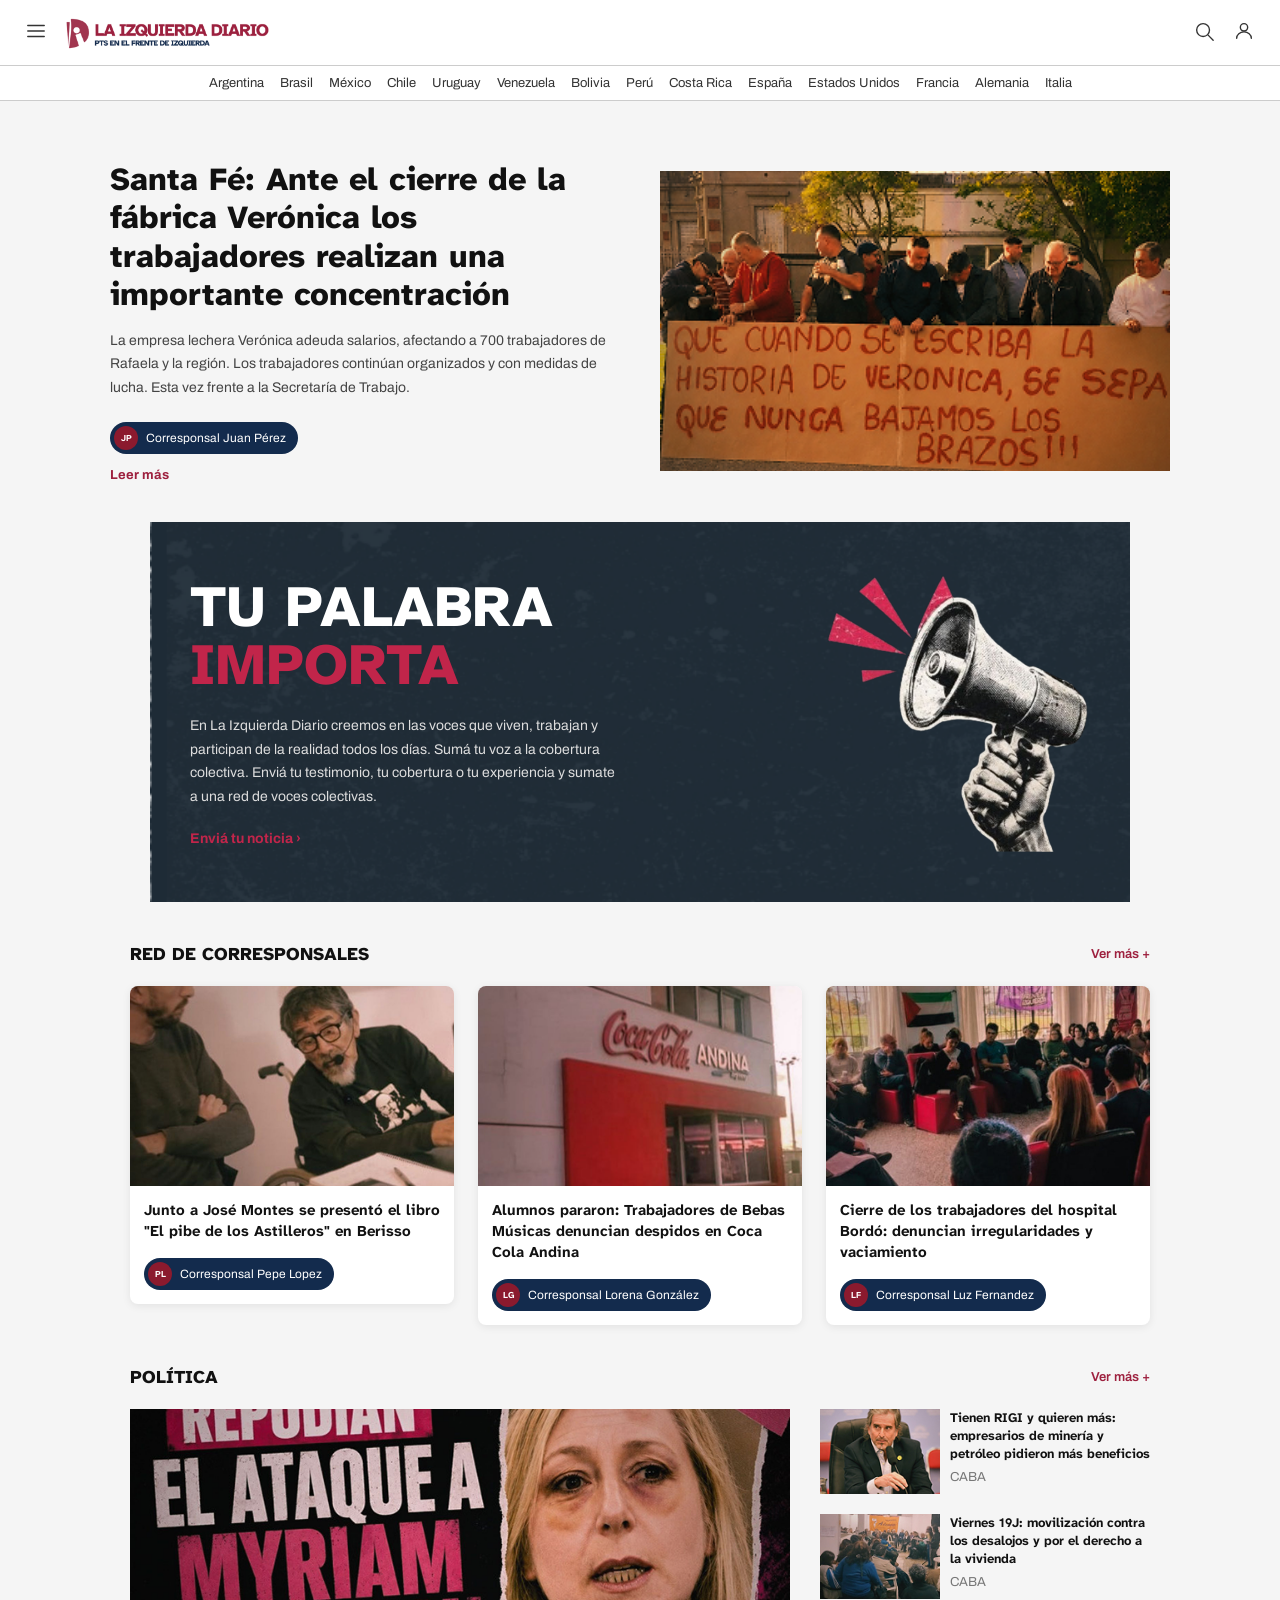
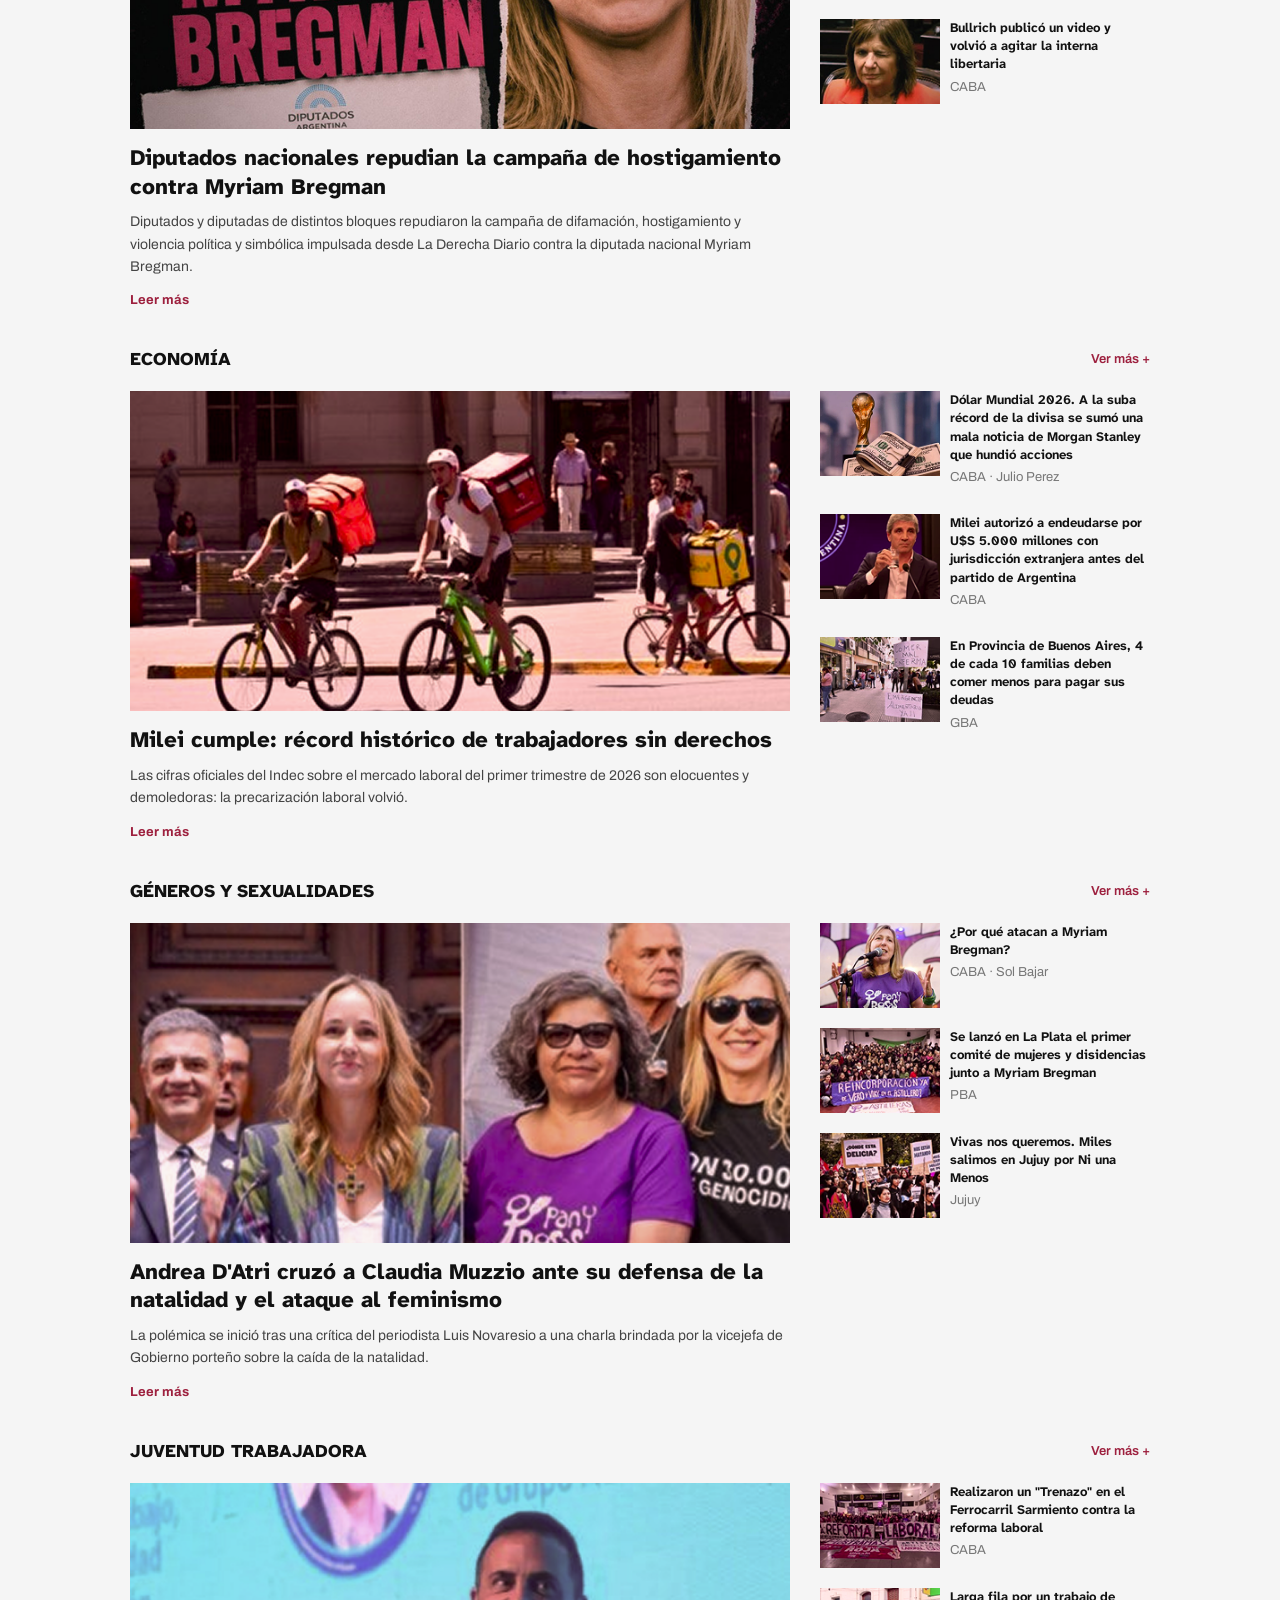
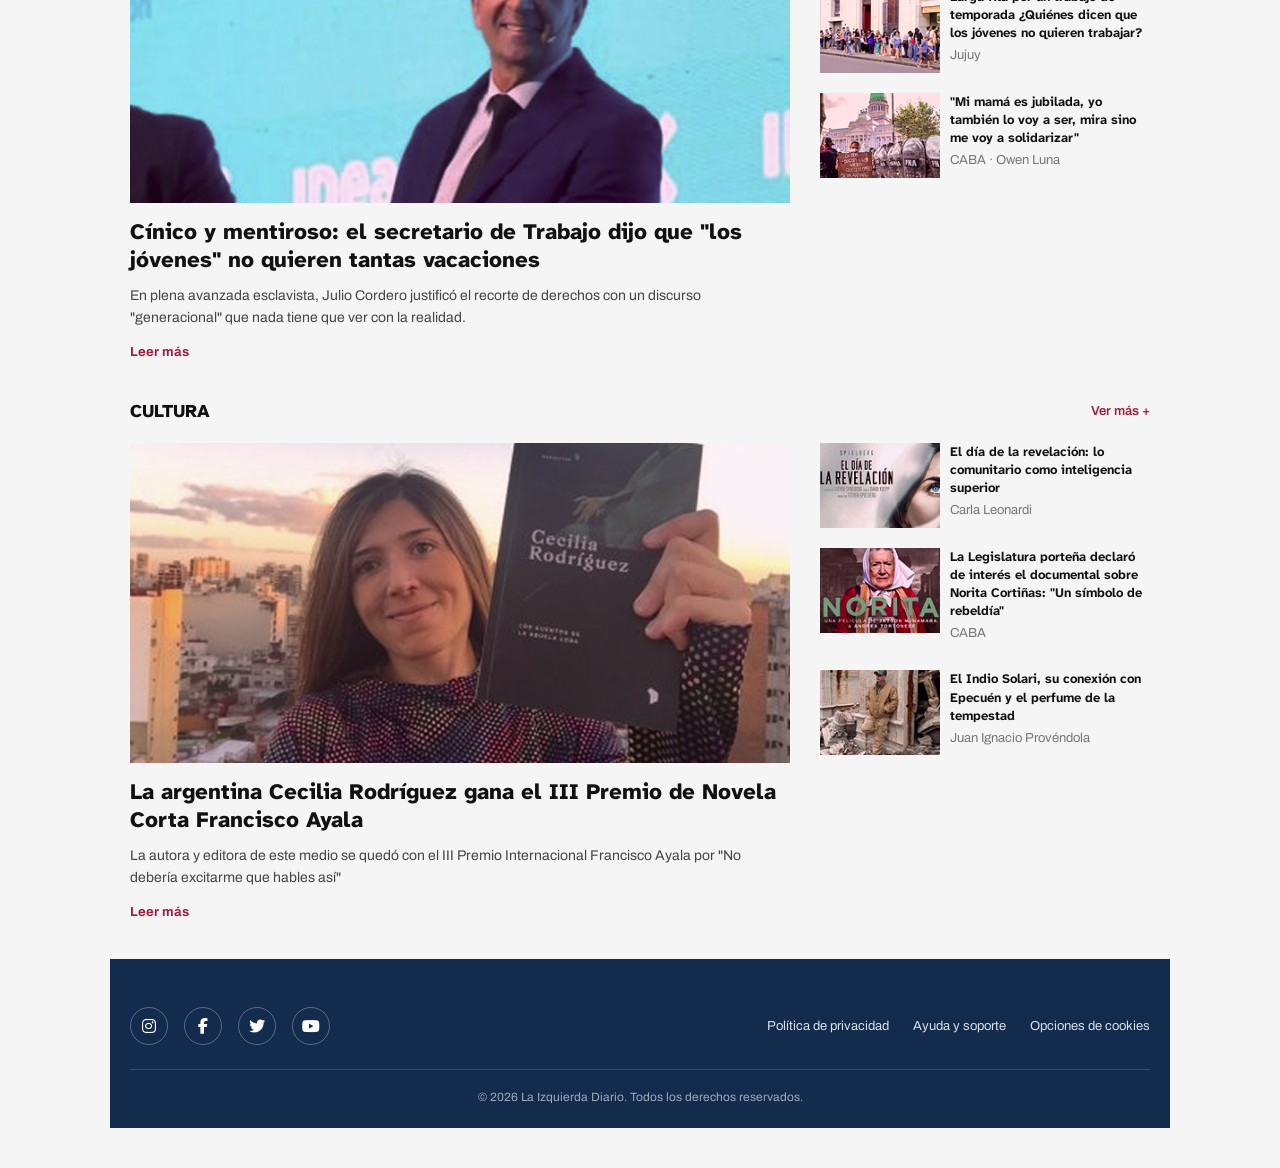
==== index.html @ ffd4c20a "Add files via upload" ====
<!DOCTYPE html>
<html lang="es">
<head>
  <meta charset="UTF-8" />
  <meta name="viewport" content="width=device-width, initial-scale=1.0"/>
  <title>La Izquierda Diario</title>
  <link href="https://fonts.googleapis.com/css2?family=Atkinson+Hyperlegible+Next:ital,wght@0,200..900;1,200..900&display=swap" rel="stylesheet"/>
  <link href="https://fonts.googleapis.com/css2?family=Archivo:ital,wght@0,100..900;1,100..900&display=swap" rel="stylesheet"/>
  <link rel="stylesheet" href="style.css"/>
  <link rel="stylesheet" href="https://cdnjs.cloudflare.com/ajax/libs/font-awesome/6.5.0/css/all.min.css"/>
</head>
<body>

  <header class="header">
    <div class="header-main">
      <div class="header-left">
        <button class="menu-btn">
          <svg xmlns="http://www.w3.org/2000/svg" width="22" height="22" viewBox="0 0 24 24" fill="none" stroke="currentColor" stroke-width="1.5" stroke-linecap="round">
            <line x1="3" y1="6" x2="21" y2="6"/>
            <line x1="3" y1="12" x2="21" y2="12"/>
            <line x1="3" y1="18" x2="21" y2="18"/>
          </svg>
        </button>
        <img src="img/laizquierdalogo.png" alt="La Izquierda Diario" class="logo-img"/>
      </div>
      <div class="header-right">
        <button class="search-btn">
          <svg xmlns="http://www.w3.org/2000/svg" width="22" height="22" viewBox="0 0 24 24" fill="none" stroke="currentColor" stroke-width="1.5" stroke-linecap="round">
            <circle cx="11" cy="11" r="7"/>
            <line x1="16.5" y1="16.5" x2="22" y2="22"/>
          </svg>
        </button>
        <button class="user-btn">
          <svg xmlns="http://www.w3.org/2000/svg" width="22" height="22" viewBox="0 0 24 24" fill="none" stroke="currentColor" stroke-width="1.5" stroke-linecap="round" stroke-linejoin="round">
            <circle cx="12" cy="8" r="4"/>
            <path d="M4 20c0-4 3.6-7 8-7s8 3 8 7"/>
          </svg>
        </button>
      </div>
    </div>
    <nav class="countries-nav">
      <a href="#">Argentina</a>
      <a href="#">Brasil</a>
      <a href="#">México</a>
      <a href="#">Chile</a>
      <a href="#">Uruguay</a>
      <a href="#">Venezuela</a>
      <a href="#">Bolivia</a>
      <a href="#">Perú</a>
      <a href="#">Costa Rica</a>
      <a href="#">España</a>
      <a href="#">Estados Unidos</a>
      <a href="#">Francia</a>
      <a href="#">Alemania</a>
      <a href="#">Italia</a>
    </nav>
  </header>

  <!-- MENU LATERAL -->
  <div class="menu-overlay" id="menuOverlay"></div>
  <nav class="menu-lateral" id="menuLateral">
    <div class="menu-header">
      <span class="menu-titulo">SECCIONES</span>
      <button class="menu-lateral-cerrar" id="menuCerrar"><i class="fas fa-times"></i></button>
    </div>
    <ul class="menu-lista">
      <li><a href="#"><i class="fas fa-chevron-right"></i> Últimas noticias</a></li>
      <li><a href="#"><i class="fas fa-chevron-right"></i> Red de corresponsales</a></li>
      <li><a href="#"><i class="fas fa-chevron-right"></i> Política</a></li>
      <li><a href="#"><i class="fas fa-chevron-right"></i> Economía</a></li>
      <li><a href="#"><i class="fas fa-chevron-right"></i> Géneros y sexualidades</a></li>
      <li><a href="#"><i class="fas fa-chevron-right"></i> Juventud trabajadora</a></li>
      <li><a href="#"><i class="fas fa-chevron-right"></i> Cultura</a></li>
      <li><a href="#"><i class="fas fa-chevron-right"></i> Especiales</a></li>
    </ul>
  </nav>

  <!-- ULTIMAS NOTICIAS -->
 <section class="seccion-noticias">
  <div class="seccion-header">
  </div>
  <div class="noticia-destacada">
    <div class="noticia-destacada-texto">
      <h3>Santa Fé: Ante el cierre de la fábrica Verónica los trabajadores realizan una importante concentración</h3>
      <p>La empresa lechera Verónica adeuda salarios, afectando a 700 trabajadores de Rafaela y la región. Los trabajadores continúan organizados y con medidas de lucha. Esta vez frente a la Secretaría de Trabajo.</p>
      <div class="corresponsal-card-badge cp-clickeable" data-id="JP">
  <div class="badge-avatar">JP</div>
  <span>Corresponsal Juan Pérez</span>
</div>
      <a href="#" class="leer-mas">Leer más</a>
    </div>
    <div class="noticia-destacada-img">
      <img src="img/noticiaprincipal.png" alt="Noticia principal"/>
    </div>
  </div>


  <!-- BANNER TU PALABRA IMPORTA -->
  <section class="banner-palabra">
    <div class="banner-contenido">
      <div class="banner-texto">
        <h2 class="banner-titulo">
          <span class="titulo-blanco">TU PALABRA</span>
          <span class="titulo-rojo">IMPORTA</span>
        </h2>
        <p>En La Izquierda Diario creemos en las voces que viven, trabajan y participan de la realidad todos los días. Sumá tu voz a la cobertura colectiva. Enviá tu testimonio, tu cobertura o tu experiencia y sumate a una red de voces colectivas.</p>
        <a href="#" class="banner-link">Enviá tu noticia ›</a>
      </div>
      <div class="banner-imagen">
        <img src="img/megafono.png" alt="Megáfono"/>
      </div>
    </div>
  </section>

  <section class="seccion-noticias">
  <div class="seccion-header">
    <h2 class="seccion-titulo">RED DE CORRESPONSALES</h2>
    <a href="#" class="ver-mas">Ver más +</a>
  </div>
  <div class="corresponsales-grid">

    <div class="corresponsal-card">
      <img src="img/noticia1cor.png" alt="Noticia"/>
      <div class="corresponsal-card-texto">
        <h4>Junto a José Montes se presentó el libro "El pibe de los Astilleros" en Berisso</h4>
        <div class="corresponsal-card-badge cp-clickeable" data-id="PL">
          <div class="badge-avatar">PL</div>
          <span>Corresponsal Pepe Lopez</span>
        </div>
      </div>
    </div>

    <div class="corresponsal-card">
      <img src="img/noticia2cor.png" alt="Noticia"/>
      <div class="corresponsal-card-texto">
        <h4>Alumnos pararon: Trabajadores de Bebas Músicas denuncian despidos en Coca Cola Andina</h4>
        <div class="corresponsal-card-badge cp-clickeable" data-id="LG">
          <div class="badge-avatar">LG</div>
          <span>Corresponsal Lorena González</span>
        </div>
      </div>
    </div>

    <div class="corresponsal-card">
      <img src="img/noticia3cor.png" alt="Noticia"/>
      <div class="corresponsal-card-texto">
        <h4>Cierre de los trabajadores del hospital Bordó: denuncian irregularidades y vaciamiento</h4>
        <div class="corresponsal-card-badge cp-clickeable" data-id="LF">
          <div class="badge-avatar">LF</div>
          <span>Corresponsal Luz Fernandez</span>
        </div>
      </div>
    </div>

  </div>
</section>


  <!-- POLÍTICA -->
<section class="seccion-noticias">
  <div class="seccion-header">
    <h2 class="seccion-titulo">POLÍTICA</h2>
    <a href="#" class="ver-mas">Ver más +</a>
  </div>
  <div class="noticias-grid">
    <div class="noticia-principal">
      <img src="img/miriam.png" alt="Noticia principal"/>
      <h3>Diputados nacionales repudian la campaña de hostigamiento contra Myriam Bregman</h3>
      <p>Diputados y diputadas de distintos bloques repudiaron la campaña de difamación, hostigamiento y violencia política y simbólica impulsada desde La Derecha Diario contra la diputada nacional Myriam Bregman.</p>
      <a href="#" class="leer-mas">Leer más</a>
    </div>
    <div class="noticias-secundarias">
      <div class="noticia-secundaria">
        <img src="img/digi.png" alt="Noticia"/>
        <div class="noticia-secundaria-texto">
          <h4>Tienen RIGI y quieren más: empresarios de minería y petróleo pidieron más beneficios</h4>
          <span class="noticia-meta">CABA</span>
        </div>
      </div>
      <div class="noticia-secundaria">
        <img src="img/19j.png" alt="Noticia"/>
        <div class="noticia-secundaria-texto">
          <h4>Viernes 19J: movilización contra los desalojos y por el derecho a la vivienda</h4>
          <span class="noticia-meta">CABA</span>
        </div>
      </div>
      <div class="noticia-secundaria">
        <img src="img/bullrich.png" alt="Noticia"/>
        <div class="noticia-secundaria-texto">
          <h4>Bullrich publicó un video y volvió a agitar la interna libertaria</h4>
          <span class="noticia-meta">CABA</span>
        </div>
      </div>
    </div>
  </div>
</section>

 <!-- ECONOMÍA -->
<section class="seccion-noticias">
  <div class="seccion-header">
    <h2 class="seccion-titulo">ECONOMÍA</h2>
    <a href="#" class="ver-mas">Ver más +</a>
  </div>
  <div class="noticias-grid">
    <div class="noticia-principal">
      <img src="img/trabajadores.png" alt="Noticia principal"/>
      <h3>Milei cumple: récord histórico de trabajadores sin derechos</h3>
      <p>Las cifras oficiales del Indec sobre el mercado laboral del primer trimestre de 2026 son elocuentes y demoledoras: la precarización laboral volvió.</p>
      <a href="#" class="leer-mas">Leer más</a>
    </div>
    <div class="noticias-secundarias">
      <div class="noticia-secundaria">
        <img src="img/mundial.png" alt="Noticia"/>
        <div class="noticia-secundaria-texto">
          <h4>Dólar Mundial 2026. A la suba récord de la divisa se sumó una mala noticia de Morgan Stanley que hundió acciones</h4>
          <span class="noticia-meta">CABA · Julio Perez</span>
        </div>
      </div>
      <div class="noticia-secundaria noticia-clickeable" id="noticiaDeudaMilei">
        <img src="img/deuda.png" alt="Noticia"/>
        <div class="noticia-secundaria-texto">
          <h4>Milei autorizó a endeudarse por U$S 5.000 millones con jurisdicción extranjera antes del partido de Argentina</h4>
          <span class="noticia-meta">CABA</span>
        </div>
      </div>
      <div class="noticia-secundaria">
        <img src="img/familia.png" alt="Noticia"/>
        <div class="noticia-secundaria-texto">
          <h4>En Provincia de Buenos Aires, 4 de cada 10 familias deben comer menos para pagar sus deudas</h4>
          <span class="noticia-meta">GBA</span>
        </div>
      </div>
    </div>
  </div>
</section>

  <!-- GÉNEROS Y SEXUALIDADES -->
<section class="seccion-noticias">
  <div class="seccion-header">
    <h2 class="seccion-titulo">GÉNEROS Y SEXUALIDADES</h2>
    <a href="#" class="ver-mas">Ver más +</a>
  </div>
  <div class="noticias-grid">
    <div class="noticia-principal">
      <img src="img/genero1.png" alt="Noticia principal"/>
      <h3>Andrea D'Atri cruzó a Claudia Muzzio ante su defensa de la natalidad y el ataque al feminismo</h3>
      <p>La polémica se inició tras una crítica del periodista Luis Novaresio a una charla brindada por la vicejefa de Gobierno porteño sobre la caída de la natalidad.</p>
      <a href="#" class="leer-mas">Leer más</a>
    </div>
    <div class="noticias-secundarias">
      <div class="noticia-secundaria">
        <img src="img/genero 2.png" alt="Noticia"/>
        <div class="noticia-secundaria-texto">
          <h4>¿Por qué atacan a Myriam Bregman?</h4>
          <span class="noticia-meta">CABA · Sol Bajar</span>
        </div>
      </div>
      <div class="noticia-secundaria">
        <img src="img/genero3.png" alt="Noticia"/>
        <div class="noticia-secundaria-texto">
          <h4>Se lanzó en La Plata el primer comité de mujeres y disidencias junto a Myriam Bregman</h4>
          <span class="noticia-meta">PBA</span>
        </div>
      </div>
      <div class="noticia-secundaria">
        <img src="img/genero 4.png" alt="Noticia"/>
        <div class="noticia-secundaria-texto">
          <h4>Vivas nos queremos. Miles salimos en Jujuy por Ni una Menos</h4>
          <span class="noticia-meta">Jujuy</span>
        </div>
      </div>
    </div>
  </div>
</section>

 <!-- JUVENTUD TRABAJADORA -->
<section class="seccion-noticias">
  <div class="seccion-header">
    <h2 class="seccion-titulo">JUVENTUD TRABAJADORA</h2>
    <a href="#" class="ver-mas">Ver más +</a>
  </div>
  <div class="noticias-grid">
    <div class="noticia-principal">
      <img src="img/juventud1.png" alt="Noticia principal"/>
      <h3>Cínico y mentiroso: el secretario de Trabajo dijo que "los jóvenes" no quieren tantas vacaciones</h3>
      <p>En plena avanzada esclavista, Julio Cordero justificó el recorte de derechos con un discurso "generacional" que nada tiene que ver con la realidad.</p>
      <a href="#" class="leer-mas">Leer más</a>
    </div>
    <div class="noticias-secundarias">
      <div class="noticia-secundaria">
        <img src="img/juventud 2.png" alt="Noticia"/>
        <div class="noticia-secundaria-texto">
          <h4>Realizaron un "Trenazo" en el Ferrocarril Sarmiento contra la reforma laboral</h4>
          <span class="noticia-meta">CABA</span>
        </div>
      </div>
      <div class="noticia-secundaria noticia-clickeable" id="noticiaFilaTrabajo">
        <img src="img/juventud3.png" alt="Noticia"/>
        <div class="noticia-secundaria-texto">
          <h4>Larga fila por un trabajo de temporada ¿Quiénes dicen que los jóvenes no quieren trabajar?</h4>
          <span class="noticia-meta">Jujuy</span>
        </div>
      </div>
      <div class="noticia-secundaria">
        <img src="img/juventud4.png" alt="Noticia"/>
        <div class="noticia-secundaria-texto">
          <h4>"Mi mamá es jubilada, yo también lo voy a ser, mira sino me voy a solidarizar"</h4>
          <span class="noticia-meta">CABA · Owen Luna</span>
        </div>
      </div>
    </div>
  </div>
</section>
 
<!-- CULTURA -->
<section class="seccion-noticias">
  <div class="seccion-header">
    <h2 class="seccion-titulo">CULTURA</h2>
    <a href="#" class="ver-mas">Ver más +</a>
  </div>
  <div class="noticias-grid">
    <div class="noticia-principal">
      <img src="img/cultura1.png" alt="Noticia principal"/>
      <h3>La argentina Cecilia Rodríguez gana el III Premio de Novela Corta Francisco Ayala</h3>
      <p>La autora y editora de este medio se quedó con el III Premio Internacional Francisco Ayala por "No debería excitarme que hables así"</p>
      <a href="#" class="leer-mas">Leer más</a>
    </div>
    <div class="noticias-secundarias">
      <div class="noticia-secundaria">
        <img src="img/cultura2.png" alt="Noticia"/>
        <div class="noticia-secundaria-texto">
          <h4>El día de la revelación: lo comunitario como inteligencia superior</h4>
          <span class="noticia-meta">Carla Leonardi</span>
        </div>
      </div>
      <div class="noticia-secundaria">
        <img src="img/cultura3.png" alt="Noticia"/>
        <div class="noticia-secundaria-texto">
          <h4>La Legislatura porteña declaró de interés el documental sobre Norita Cortiñas: "Un símbolo de rebeldía"</h4>
          <span class="noticia-meta">CABA</span>
        </div>
      </div>
      <div class="noticia-secundaria">
        <img src="img/cultura4.png" alt="Noticia"/>
        <div class="noticia-secundaria-texto">
          <h4>El Indio Solari, su conexión con Epecuén y el perfume de la tempestad</h4>
          <span class="noticia-meta">Juan Ignacio Provéndola</span>
        </div>
      </div>
    </div>
  </div>
</section>

  <!-- FOOTER -->
  <footer class="footer">
    <div class="footer-contenido">
      <div class="footer-redes">
        <a href="#" aria-label="Instagram"><i class="fab fa-instagram"></i></a>
        <a href="#" aria-label="Facebook"><i class="fab fa-facebook-f"></i></a>
        <a href="#" aria-label="Twitter"><i class="fab fa-twitter"></i></a>
        <a href="#" aria-label="YouTube"><i class="fab fa-youtube"></i></a>
      </div>
      <div class="footer-links">
        <a href="#">Política de privacidad</a>
        <a href="#">Ayuda y soporte</a>
        <a href="#">Opciones de cookies</a>
      </div>
    </div>
    <p class="footer-copy">© 2026 La Izquierda Diario. Todos los derechos reservados.</p>
  </footer>

  <!-- MODAL NOTICIA -->
  <div class="modal-overlay" id="modalOverlay">
    <div class="modal">
      <button class="modal-cerrar" id="modalCerrar"><i class="fas fa-times"></i></button>
      <p class="modal-subtitulo">TU PALABRA IMPORTA</p>
      <h2 class="modal-titulo">Compartí tu noticia</h2>
      <p class="modal-descripcion">Contanos qué está pasando en tu comunidad, trabajo, escuela o barrio.<br/>Tu mirada también es parte de la cobertura colectiva, sumate a nuestra red de corresponsales</p>
      <div class="modal-form-card">
      <div class="form-fila">
        <div class="form-grupo">
          <label>Nombre completo</label>
          <input type="text" placeholder="Escribí tu nombre"/>
        </div>
        <div class="form-grupo">
          <label>Correo electrónico</label>
          <input type="email" placeholder="Ej. nombre@gmail.com"/>
        </div>
      </div>
      <div class="form-grupo">
        <label>¿Desde dónde nos escribís?</label>
        <input type="text" placeholder="Ciudad, provincia o barrio"/>
      </div>
      <div class="form-grupo">
        <label>Categoría</label>
        <input type="text" placeholder="Escribí una categoría"/>
      </div>
      <div class="form-grupo">
        <label>Contanos qué está pasando</label>
        <textarea placeholder="Escribí tu experiencia, cobertura o situación que te gustaría visibilizar. Cuantos más detalles puedas compartir, mejor."></textarea>
      </div>
      <div class="form-adjuntar">
        <div class="adjuntar-icono">
          <i class="fas fa-upload"></i>
          <div>
            <p>Adjuntá imágenes o videos</p>
            <span>Podés subir hasta 5 archivos. Máximo 20MB por archivo.</span>
          </div>
        </div>
        <button class="btn-adjuntar">Seleccionar archivos</button>
      </div>
      <button class="btn-enviar">Enviar noticia</button>
      </div>
      <p class="modal-privacidad"><i class="fas fa-lock"></i> Tu información será utilizada únicamente para contactarnos con vos.<br/>Nos pondremos en contacto con vos por correo electrónico.</p>
    </div>
  </div>

  <!-- LOGIN -->
  <!-- BIENVENIDA (pantalla inicial, solo mobile) -->
  <div class="auth-overlay bienvenida-overlay" id="bienvenidaOverlay">
    <button class="auth-cerrar bienvenida-cerrar" id="bienvenidaCerrar">
      <svg xmlns="http://www.w3.org/2000/svg" width="22" height="22" viewBox="0 0 24 24" fill="none" stroke="currentColor" stroke-width="1.5" stroke-linecap="round">
        <line x1="18" y1="6" x2="6" y2="18"/>
        <line x1="6" y1="6" x2="18" y2="18"/>
      </svg>
    </button>
    <div class="bienvenida-contenido">
      <h2 class="bienvenida-titulo">Te damos la bienvenida a La Izquierda Diario</h2>
      <button class="btn-bienvenida" id="bienvenidaIniciarSesion">INICIAR SESIÓN</button>
      <span class="bienvenida-o">o</span>
      <button class="btn-bienvenida" id="bienvenidaRegistrarme">REGISTRARME</button>
    </div>
  </div>

  <div class="auth-overlay" id="authOverlay">
    <button class="auth-cerrar" id="authCerrar">
      <svg xmlns="http://www.w3.org/2000/svg" width="22" height="22" viewBox="0 0 24 24" fill="none" stroke="currentColor" stroke-width="1.5" stroke-linecap="round">
        <line x1="18" y1="6" x2="6" y2="18"/>
        <line x1="6" y1="6" x2="18" y2="18"/>
      </svg>
    </button>
    <div class="auth-grid">
      <div class="auth-izquierda" id="panelLogin">
        <h2 class="auth-titulo">Iniciar sesión</h2>
        <div class="auth-redes">
          <button class="btn-red"><i class="fab fa-google"></i></button>
          <button class="btn-red"><i class="fab fa-facebook-f"></i></button>
          <button class="btn-red"><i class="fab fa-instagram"></i></button>
          <button class="btn-red"><i class="fab fa-twitter"></i></button>
        </div>
        <p class="auth-o">Ingresa con tu E-mail</p>
        <div class="form-grupo">
          <input type="email" id="loginEmail" placeholder="Ingresa tu E-mail"/>
        </div>
        <div class="form-grupo">
          <input type="password" id="loginPassword" placeholder="Ingresa tu contraseña"/>
        </div>
        <p class="auth-error" id="loginError"></p>
        <button class="btn-auth" id="btnLogin">INICIAR SESIÓN</button>
      </div>
      <div class="auth-derecha">
        <h2 class="auth-titulo-derecha">Te damos la bienvenida a La Izquierda Diario</h2>
        <p class="auth-desc-derecha">Registráte ahora y seguí las coberturas que más te interesan</p>
        <button class="btn-auth-derecha" id="irARegistro">REGISTRARME</button>
      </div>
    </div>
  </div>

  <!-- REGISTRO -->
  <div class="auth-overlay" id="registroOverlay">
    <button class="auth-cerrar" id="registroCerrar">
      <svg xmlns="http://www.w3.org/2000/svg" width="22" height="22" viewBox="0 0 24 24" fill="none" stroke="currentColor" stroke-width="1.5" stroke-linecap="round">
        <line x1="18" y1="6" x2="6" y2="18"/>
        <line x1="6" y1="6" x2="18" y2="18"/>
      </svg>
    </button>
    <div class="auth-grid">
      <div class="auth-derecha">
        <h2 class="auth-titulo-derecha">Te damos la bienvenida nuevamente a La Izquierda Diario</h2>
        <p class="auth-desc-derecha">Iniciá sesión con tu Email y contraseña</p>
        <button class="btn-auth-derecha" id="irALogin">INICIAR SESIÓN</button>
      </div>
      <div class="auth-izquierda">
        <h2 class="auth-titulo">Crear tu cuenta</h2>
        <div class="auth-redes">
          <button class="btn-red"><i class="fab fa-google"></i></button>
          <button class="btn-red"><i class="fab fa-facebook-f"></i></button>
          <button class="btn-red"><i class="fab fa-instagram"></i></button>
          <button class="btn-red"><i class="fab fa-twitter"></i></button>
        </div>
        <p class="auth-o">Registráte con tu E-mail</p>
        <div class="form-grupo">
          <input type="text" id="regNombre" placeholder="Nombre y apellido"/>
        </div>
        <div class="form-grupo">
          <input type="email" id="regEmail" placeholder="Ingresa E-mail"/>
        </div>
        <div class="form-grupo">
          <input type="password" id="regPassword" placeholder="Crea tu contraseña"/>
        </div>
        <p class="auth-error" id="registroError"></p>
        <button class="btn-auth" id="btnRegistro">REGISTRARME</button>
      </div>
    </div>
  </div>

  <!-- PERFIL -->
  <div class="auth-overlay" id="perfilOverlay">
    <header class="header">
      <div class="header-main">
        <div class="header-left">
          <button class="menu-btn-perfil">
            <svg xmlns="http://www.w3.org/2000/svg" width="22" height="22" viewBox="0 0 24 24" fill="none" stroke="currentColor" stroke-width="1.5" stroke-linecap="round">
              <line x1="3" y1="6" x2="21" y2="6"/>
              <line x1="3" y1="12" x2="21" y2="12"/>
              <line x1="3" y1="18" x2="21" y2="18"/>
            </svg>
          </button>
          <a href="#" id="logoVolverInicio">
            <img src="img/laizquierdalogo.png" alt="La Izquierda Diario" class="logo-img"/>
          </a>
        </div>
        <div class="header-right">
          <button class="search-btn">
            <svg xmlns="http://www.w3.org/2000/svg" width="22" height="22" viewBox="0 0 24 24" fill="none" stroke="currentColor" stroke-width="1.5" stroke-linecap="round">
              <circle cx="11" cy="11" r="7"/>
              <line x1="16.5" y1="16.5" x2="22" y2="22"/>
            </svg>
          </button>
          <button class="user-btn-perfil" id="perfilCerrar">
            <svg xmlns="http://www.w3.org/2000/svg" width="22" height="22" viewBox="0 0 24 24" fill="none" stroke="currentColor" stroke-width="1.5" stroke-linecap="round" stroke-linejoin="round">
              <circle cx="12" cy="8" r="4"/>
              <path d="M4 20c0-4 3.6-7 8-7s8 3 8 7"/>
            </svg>
          </button>
        </div>
      </div>
    </header>

    <div class="perfil-contenido">
      <h1 class="perfil-nombre" id="perfilNombre">Nombre</h1>
      <div class="perfil-tabs">
        <button class="perfil-tab activo-tab" id="tabSeguidos">Seguidos</button>
        <button class="perfil-tab" id="tabCorresponsales">Conocé más corresponsales</button>
      </div>

      <div class="perfil-panel" id="panelSeguidos">
        <p class="perfil-contador"><strong id="contadorSeguidos">0</strong> corresponsales</p>
      </div>

      <div class="perfil-panel oculto" id="panelCorresponsales">
        <h3 class="corresponsales-titulo">Descubrí otras coberturas</h3>
        <div class="corresponsales-lista">

          <div class="corresponsal-item cp-clickeable" data-id="MM">
            <div class="corresponsal-avatar">
              <div class="corresponsal-iniciales">MM</div>
              <span class="corresponsal-badge">
                <i class="fas fa-bullhorn" style="color:white; font-size:9px;"></i>
              </span>
            </div>
            <div class="corresponsal-info">
              <h4>María Martínez</h4>
              <p>Soy empleada administrativa y participo en una biblioteca popular de mi ciudad. Me gusta acercar historias y experiencias que reflejan la realidad de mi comunidad.</p>
            </div>
          </div>

          <div class="corresponsal-item cp-clickeable" data-id="LG">
            <div class="corresponsal-avatar">
              <div class="corresponsal-iniciales">LG</div>
              <span class="corresponsal-badge">
                <i class="fas fa-bullhorn" style="color:white; font-size:9px;"></i>
              </span>
            </div>
            <div class="corresponsal-info">
              <h4>Lorena González</h4>
              <p>Trabajo en educación y me interesa documentar las experiencias de estudiantes y docentes. Creo que las voces de quienes viven cada situación enriquecen el debate público.</p>
            </div>
          </div>

          <div class="corresponsal-item cp-clickeable" data-id="LL">
            <div class="corresponsal-avatar">
              <div class="corresponsal-iniciales">LL</div>
              <span class="corresponsal-badge">
                <i class="fas fa-bullhorn" style="color:white; font-size:9px;"></i>
              </span>
            </div>
            <div class="corresponsal-info">
              <h4>Lautaro Lopez</h4>
              <p>Estudio Historia y participo en proyectos educativos y culturales. Me interesa contar lo que sucede en mi provincia desde una perspectiva cercana y comprometida.</p>
            </div>
          </div>

          <div class="corresponsal-item cp-clickeable" data-id="LF">
            <div class="corresponsal-avatar">
              <div class="corresponsal-iniciales">LF</div>
              <span class="corresponsal-badge">
                <i class="fas fa-bullhorn" style="color:white; font-size:9px;"></i>
              </span>
            </div>
            <div class="corresponsal-info">
              <h4>Luz Fernandez</h4>
              <p>Trabajo como enfermera en un hospital público en Mendoza y me interesa visibilizar las problemáticas que atraviesan los trabajadores de la salud.</p>
            </div>
          </div>

        </div>
      </div>

      <button class="btn-cerrar-sesion" id="btnCerrarSesion">Cerrar sesión</button>
    </div>
  </div>

  <script src="script.js"></script>
</body>
</html>
---- style.css ----
* {
  margin: 0;
  padding: 0;
  box-sizing: border-box;
}

body {
  font-family: 'Archivo', sans-serif;
  background: #f5f5f5;
}

/* ── HEADER ── */
.header {
  background: #fff;
}

.header-main {
  display: flex;
  align-items: center;
  justify-content: space-between;
  padding: 10px 20px;
}

.header-left {
  display: flex;
  align-items: center;
  gap: 12px;
}

.header-right {
  display: flex;
  align-items: center;
  gap: 8px;
}

.menu-btn,
.search-btn,
.user-btn,
.menu-btn-perfil,
.user-btn-perfil {
  background: none;
  border: none;
  cursor: pointer;
  color: #333;
  padding: 5px;
}

.menu-btn:hover,
.search-btn:hover,
.user-btn:hover,
.user-btn-perfil:hover {
  color: #9D203E;
}

.logo-img {
  height: 45px;
  width: auto;
}

/* ── BARRA DE PAÍSES ── */
.countries-nav {
  display: flex;
  flex-wrap: wrap;
  justify-content: center;
  gap: 4px;
  padding: 8px 20px;
  border-top: 1px solid #ccc;
  border-bottom: 1px solid #ccc;
}

.countries-nav a {
  text-decoration: none;
  color: #333;
  font-size: 13px;
  padding: 2px 6px;
  transition: color 0.2s;
}

.countries-nav a:hover {
  color: #9D203E;
}

/* ── SECCIONES DE NOTICIAS ── */
.seccion-noticias {
  max-width: 1100px;
  margin: 40px auto;
  padding: 0 20px;
}

.seccion-header {
  display: flex;
  align-items: center;
  justify-content: space-between;
  margin-bottom: 20px;
}

.seccion-titulo {
  font-family: 'Atkinson Hyperlegible Next', sans-serif;
  font-size: 18px;
  font-weight: 900;
  text-transform: uppercase;
  color: #111;
}

.ver-mas {
  color: #9D203E;
  font-size: 13px;
  font-weight: 600;
  text-decoration: none;
}

.ver-mas:hover {
  text-decoration: underline;
}

.noticias-grid {
  display: flex;
  gap: 30px;
}

/* Noticia principal */
.noticia-principal {
  flex: 2;
}

.noticia-principal img {
  width: 100%;
  height: 280px;
  object-fit: cover;
  display: block;
}

.noticia-principal h3 {
  font-family: 'Atkinson Hyperlegible Next', sans-serif;
  font-size: 22px;
  font-weight: 900;
  margin: 15px 0 10px;
  color: #111;
  line-height: 1.3;
}

.noticia-principal p {
  font-size: 14px;
  color: #444;
  line-height: 1.6;
  margin-bottom: 12px;
}

.leer-mas {
  color: #9D203E;
  font-size: 13px;
  font-weight: bold;
  text-decoration: none;
}

.leer-mas:hover {
  text-decoration: underline;
}

/* Noticias secundarias */
.noticias-secundarias {
  flex: 1;
  display: flex;
  flex-direction: column;
  gap: 20px;
}

.noticia-secundaria {
  display: flex;
  gap: 10px;
  align-items: flex-start;
}

.noticia-secundaria img {
  width: 120px;
  height: 85px;
  object-fit: cover;
  flex-shrink: 0;
}

.noticia-secundaria-texto h4 {
  font-family: 'Atkinson Hyperlegible Next', sans-serif;
  font-size: 14px;
  font-weight: 700;
  color: #111;
  line-height: 1.4;
  margin-bottom: 6px;
}

.noticia-principal img {
  width: 100%;
  height: 320px;
  object-fit: cover;
  display: block;
}

.noticia-secundaria-texto h4 {
  font-family: 'Atkinson Hyperlegible Next', sans-serif;
  font-size: 13px;
  font-weight: 700;
  color: #111;
  line-height: 1.4;
  margin-bottom: 6px;
}

.noticia-meta {
  font-size: 11px;
  color: #888;
}

/* ── BANNER TU PALABRA IMPORTA ── */
.banner-palabra {
  background-image: url('img/fondobaner.png');
  background-size: cover;
  background-position: center;
  margin: 40px 40px;
}

.banner-contenido {
  max-width: 1100px;
  margin: 0 auto;
  padding: 50px 40px;
  display: flex;
  align-items: center;
  justify-content: space-between;
  gap: 30px;
}

.banner-texto {
  flex: 1;
  max-width: 500px;
}

.banner-titulo {
  font-family: 'Atkinson Hyperlegible Next', sans-serif;
  font-size: 58px;
  font-weight: 900;
  line-height: 1;
  margin-bottom: 20px;
  text-transform: uppercase;
}

.titulo-blanco {
  display: block;
  color: #fff;
}

.titulo-rojo {
  display: block;
  color: #C1254A;
}

.banner-texto p {
  color: #ddd;
  font-size: 14px;
  line-height: 1.7;
  margin-bottom: 20px;
}

.banner-link {
  color: #C1254A;
  font-size: 14px;
  font-weight: bold;
  text-decoration: none;
}

.banner-link:hover {
  text-decoration: underline;
}

.banner-imagen {
  flex: 1;
  display: flex;
  justify-content: flex-end;
}

.banner-imagen img {
  max-height: 280px;
  width: auto;
  object-fit: contain;
}

/* ── MENÚ LATERAL ── */
.menu-overlay {
  display: none;
  position: fixed;
  top: 0;
  left: 0;
  width: 100%;
  height: 100%;
  background: rgba(0,0,0,0.5);
  z-index: 900;
}

.menu-overlay.activo {
  display: block;
}

.menu-lateral {
  position: fixed;
  top: 0;
  left: -280px;
  width: 280px;
  height: 100%;
  background: #fff;
  z-index: 950;
  transition: left 0.3s ease;
  overflow-y: auto;
}

.menu-lateral.activo {
  left: 0;
}

.menu-header {
  display: flex;
  align-items: center;
  justify-content: space-between;
  padding: 20px;
  border-bottom: 1px solid #eee;
}

.menu-titulo {
  font-family: 'Atkinson Hyperlegible Next', sans-serif;
  font-size: 14px;
  font-weight: 900;
  color: #111;
  letter-spacing: 1px;
}

.menu-lateral-cerrar {
  background: none;
  border: none;
  font-size: 18px;
  cursor: pointer;
  color: #666;
}

.menu-lista {
  list-style: none;
  padding: 10px 0;
}

.menu-lista li a {
  display: flex;
  align-items: center;
  gap: 10px;
  padding: 12px 20px;
  text-decoration: none;
  color: #333;
  font-size: 14px;
  border-bottom: 1px solid #f0f0f0;
  transition: color 0.2s, background 0.2s;
}

.menu-lista li a:hover {
  color: #9D203E;
  background: #fafafa;
}

.menu-lista li a i {
  font-size: 11px;
  color: #cc0000;
}

/* ── MODAL NOTICIA ── */
.modal-overlay {
  display: none;
  position: fixed;
  top: 0;
  left: 0;
  width: 100%;
  height: 100%;
  background: #f5f5f5;
  z-index: 1000;
  overflow-y: auto;
}

.modal-overlay.activo {
  display: block;
}

.modal-cerrar {
  position: fixed;
  top: 20px;
  left: 20px;
  background: none;
  border: none;
  cursor: pointer;
  color: #666;
  font-size: 20px;
  z-index: 1001;
}

.modal {
  max-width: 660px;
  width: 90%;
  margin: 60px auto;
  padding: 0;
  position: relative;
}

.modal-subtitulo {
  color: #9D203E;
  font-size: 12px;
  font-weight: 700;
  letter-spacing: 1px;
  text-transform: uppercase;
  margin-bottom: 10px;
  text-align: center;
}

.modal-titulo {
  font-family: 'Atkinson Hyperlegible Next', sans-serif;
  font-size: 48px;
  font-weight: 900;
  color: #111;
  margin-bottom: 16px;
  text-align: center;
  line-height: 1.1;
}

.modal-descripcion {
  font-size: 14px;
  color: #555;
  line-height: 1.6;
  margin-bottom: 30px;
  text-align: center;
}

.modal-form-card {
  background: #fff;
  border-radius: 12px;
  padding: 30px;
  margin-bottom: 20px;
}

.modal-privacidad {
  text-align: center;
  font-size: 12px;
  color: #888;
  line-height: 1.6;
}

/* Pantalla de éxito */
.modal-exito {
  display: none;
  max-width: 660px;
  width: 90%;
  margin: 60px auto;
  text-align: center;
}

.modal-exito.activo {
  display: block;
}

.exito-card {
  background: #fff;
  border-radius: 12px;
  padding: 50px 40px;
  margin-bottom: 20px;
}

.exito-icono {
  width: 80px;
  height: 80px;
  border-radius: 50%;
  border: 2px solid #9D203E;
  display: flex;
  align-items: center;
  justify-content: center;
  margin: 0 auto 24px;
  color: #9D203E;
  font-size: 32px;
}

.exito-titulo {
  font-family: 'Atkinson Hyperlegible Next', sans-serif;
  font-size: 28px;
  font-weight: 900;
  color: #111;
  margin-bottom: 16px;
  line-height: 1.2;
}

.exito-desc {
  font-size: 14px;
  color: #666;
  line-height: 1.7;
  margin-bottom: 30px;
}

.exito-correo-box {
  background: #fdf0f2;
  border-radius: 10px;
  padding: 20px 30px;
  display: flex;
  align-items: center;
  justify-content: center;
  gap: 14px;
  color: #9D203E;
  font-size: 16px;
  font-weight: 700;
  margin-bottom: 0;
}

.exito-correo-box i {
  font-size: 22px;
}

.exito-divider {
  border: none;
  border-top: 1px solid #ddd;
  margin: 24px 0;
}

.exito-volver {
  background: none;
  border: none;
  color: #9D203E;
  font-size: 15px;
  font-weight: 700;
  cursor: pointer;
  font-family: 'Archivo', sans-serif;
}

.exito-volver:hover {
  text-decoration: underline;
}
.modal-form-card .form-fila {
  display: flex;
  gap: 15px;
  margin-bottom: 15px;
}

.modal-form-card .form-fila .form-grupo {
  flex: 1;
}

.modal-form-card .form-grupo {
  margin-bottom: 15px;
}

.modal-form-card .form-grupo label {
  display: block;
  font-size: 13px;
  font-weight: 600;
  color: #111;
  margin-bottom: 6px;
}

.modal-form-card .form-grupo input,
.modal-form-card .form-grupo textarea {
  width: 100%;
  border: 1px solid #ddd;
  border-radius: 5px;
  padding: 10px 12px;
  font-size: 13px;
  font-family: 'Archivo', sans-serif;
  color: #333;
  outline: none;
  transition: border 0.2s;
}

.modal-form-card .form-grupo input:focus,
.modal-form-card .form-grupo textarea:focus {
  border-color: #9D203E;
}

.modal-form-card .form-grupo textarea {
  height: 120px;
  resize: vertical;
}
.modal-form-card .form-adjuntar {
  display: flex;
  align-items: center;
  justify-content: space-between;
  border: 1px solid #ddd;
  border-radius: 5px;
  padding: 12px 15px;
  margin-bottom: 20px;
  gap: 10px;
}

.modal-form-card .adjuntar-icono {
  display: flex;
  align-items: center;
  gap: 12px;
  color: #555;
}

.modal-form-card .adjuntar-icono p {
  font-size: 13px;
  font-weight: 600;
  color: #111;
  margin: 0;
}

.modal-form-card .adjuntar-icono span {
  font-size: 11px;
  color: #888;
}

.modal-form-card .btn-enviar {
  width: 100%;
  background: #9D203E;
  color: #fff;
  border: none;
  border-radius: 5px;
  padding: 14px;
  font-size: 15px;
  font-weight: 700;
  cursor: pointer;
  font-family: 'Archivo', sans-serif;
  transition: background 0.2s;
}

.modal-form-card .btn-enviar:hover {
  background: #7a1830;
}
/* ── AUTH ── */
.auth-overlay {
  display: none;
  position: fixed;
  top: 0;
  left: 0;
  width: 100%;
  height: 100%;
  background: #fff;
  z-index: 1000;
  overflow-y: auto;
}

.auth-overlay.activo {
  display: block;
}

.auth-cerrar {
  position: fixed;
  top: 20px;
  right: 20px;
  background: none;
  border: none;
  cursor: pointer;
  color: #666;
  z-index: 1001;
}

.auth-grid {
  display: grid;
  grid-template-columns: 1fr 1fr;
  min-height: 100vh;
}

/* ── PANTALLA DE BIENVENIDA (mobile) ── */
.bienvenida-overlay {
  background: #8b1a2e;
  display: none;
}
.bienvenida-overlay.activo { display: block; }

.bienvenida-cerrar {
  color: #fff;
}

.bienvenida-contenido {
  min-height: 100vh;
  display: flex;
  flex-direction: column;
  align-items: center;
  justify-content: center;
  text-align: center;
  padding: 40px 30px;
  gap: 18px;
}

.bienvenida-titulo {
  font-family: 'Atkinson Hyperlegible Next', sans-serif;
  font-size: 28px;
  font-weight: 900;
  color: #fff;
  line-height: 1.25;
  margin-bottom: 20px;
}

.btn-bienvenida {
  width: 100%;
  max-width: 280px;
  background: transparent;
  color: #fff;
  border: 1.5px solid #fff;
  border-radius: 30px;
  padding: 14px 20px;
  font-size: 13px;
  font-weight: 700;
  letter-spacing: 1px;
  cursor: pointer;
  font-family: 'Archivo', sans-serif;
  transition: background 0.2s;
}
.btn-bienvenida:hover {
  background: rgba(255,255,255,0.12);
}

.bienvenida-o {
  color: #f0c0c0;
  font-size: 13px;
}

.auth-izquierda {
  background: #fff;
  display: flex;
  flex-direction: column;
  justify-content: center;
  align-items: center;
  padding: 60px 80px;
}

.auth-derecha {
  background: #8b1a2e;
  display: flex;
  flex-direction: column;
  justify-content: center;
  align-items: center;
  padding: 60px 80px;
  text-align: center;
}

.auth-titulo {
  font-family: 'Atkinson Hyperlegible Next', sans-serif;
  font-size: 32px;
  font-weight: 900;
  color: #111;
  margin-bottom: 30px;
  text-align: center;
}

.auth-titulo-derecha {
  font-family: 'Atkinson Hyperlegible Next', sans-serif;
  font-size: 32px;
  font-weight: 900;
  color: #fff;
  margin-bottom: 20px;
  line-height: 1.2;
}

.auth-desc-derecha {
  color: #f0c0c0;
  font-size: 15px;
  margin-bottom: 35px;
  line-height: 1.6;
}

.auth-redes {
  display: flex;
  gap: 12px;
  margin-bottom: 25px;
}

.btn-red {
  width: 50px;
  height: 50px;
  border: 1px solid #ddd;
  border-radius: 8px;
  background: #fff;
  font-size: 18px;
  cursor: pointer;
  color: #333;
  transition: border-color 0.2s;
}

.btn-red:hover {
  border-color: #9D203E;
  color: #9D203E;
}

.auth-o {
  font-size: 13px;
  color: #666;
  margin-bottom: 20px;
  font-weight: 600;
}

.auth-izquierda .form-grupo {
  width: 100%;
  margin-bottom: 15px;
}

.auth-izquierda .form-grupo input {
  width: 100%;
  padding: 14px 18px;
  border: none;
  border-radius: 8px;
  background: #f0f0f0;
  font-size: 14px;
  font-family: 'Archivo', sans-serif;
  outline: none;
}

.auth-izquierda .form-grupo input:focus {
  background: #e8e8e8;
}

.auth-error {
  color: #9D203E;
  font-size: 13px;
  margin-bottom: 10px;
  min-height: 18px;
  width: 100%;
  text-align: center;
}

.btn-auth {
  width: 100%;
  background: #8b1a2e;
  color: #fff;
  border: none;
  border-radius: 8px;
  padding: 15px;
  font-size: 14px;
  font-weight: 700;
  letter-spacing: 1px;
  cursor: pointer;
  font-family: 'Archivo', sans-serif;
  margin-top: 10px;
  transition: background 0.2s;
}

.btn-auth:hover {
  background: #6e1424;
}

.btn-auth-derecha {
  background: transparent;
  color: #fff;
  border: 2px solid #fff;
  border-radius: 8px;
  padding: 14px 40px;
  font-size: 14px;
  font-weight: 700;
  letter-spacing: 1px;
  cursor: pointer;
  font-family: 'Archivo', sans-serif;
  transition: background 0.2s;
}

.btn-auth-derecha:hover {
  background: rgba(255,255,255,0.1);
}

/* ── PERFIL USUARIO ── */
.perfil-contenido {
  max-width: 600px;
  margin: 40px auto;
  padding: 0 20px;
}

.perfil-nombre {
  font-family: 'Atkinson Hyperlegible Next', sans-serif;
  font-size: 28px;
  font-weight: 900;
  color: #111;
  margin-bottom: 25px;
}

.perfil-tabs {
  display: flex;
  gap: 30px;
  border-bottom: 1px solid #ddd;
}

.perfil-tab {
  background: none;
  border: none;
  font-size: 14px;
  font-family: 'Archivo', sans-serif;
  color: #666;
  cursor: pointer;
  padding: 10px 0;
  border-bottom: 2px solid transparent;
  margin-bottom: -1px;
  transition: color 0.2s;
}

.perfil-tab.activo-tab {
  color: #111;
  font-weight: 700;
  border-bottom: 2px solid #111;
}

.perfil-panel {
  padding: 25px 0;
}

.perfil-panel.oculto {
  display: none;
}

.perfil-contador {
  font-size: 14px;
  color: #333;
}

.btn-cerrar-sesion {
  margin-top: 40px;
  background: none;
  border: 2px solid #9D203E;
  color: #9D203E;
  border-radius: 8px;
  padding: 12px 40px;
  font-size: 14px;
  font-weight: 700;
  cursor: pointer;
  font-family: 'Archivo', sans-serif;
  transition: all 0.2s;
  display: block;
}

.btn-cerrar-sesion:hover {
  background: #9D203E;
  color: #fff;
}

.oculto {
  display: none;
}

/* ── CORRESPONSALES (lista en perfil) ── */
.corresponsales-titulo {
  font-family: 'Atkinson Hyperlegible Next', sans-serif;
  font-size: 16px;
  font-weight: 700;
  color: #111;
  margin-bottom: 20px;
}

.corresponsales-lista {
  display: flex;
  flex-direction: column;
  gap: 25px;
}

.corresponsal-item {
  display: flex;
  align-items: flex-start;
  gap: 15px;
}

.corresponsal-avatar {
  position: relative;
  flex-shrink: 0;
}

.cp-clickeable {
  cursor: pointer;
}

.cp-clickeable:hover .corresponsal-iniciales {
  opacity: 0.85;
}

.corresponsal-iniciales {
  width: 55px;
  height: 55px;
  border-radius: 50%;
  background: #8b1a2e;
  color: #fff;
  display: flex;
  align-items: center;
  justify-content: center;
  font-family: 'Atkinson Hyperlegible Next', sans-serif;
  font-size: 16px;
  font-weight: 700;
  transition: opacity 0.2s;
}

.corresponsal-badge {
  position: absolute;
  bottom: -2px;
  right: -2px;
  width: 20px;
  height: 20px;
  background: #9D203E;
  border-radius: 50%;
  display: flex;
  align-items: center;
  justify-content: center;
  overflow: hidden;
  border: 2px solid #fff;
}

.corresponsal-info h4 {
  font-family: 'Atkinson Hyperlegible Next', sans-serif;
  font-size: 15px;
  font-weight: 700;
  color: #111;
  margin-bottom: 5px;
  text-decoration: underline;
  text-underline-offset: 3px;
  cursor: pointer;
}

.corresponsal-info h4:hover {
  color: #9D203E;
}

.corresponsal-info p {
  font-size: 13px;
  color: #555;
  line-height: 1.6;
}

/* ── PERFIL CORRESPONSAL ─────────────────────────────────────────────────── */

/* El overlay ya existe con .auth-overlay — solo agregamos los estilos internos */

.cp-header {
  background: #fff;
  border-bottom: 1px solid #eee;
  position: sticky;
  top: 0;
  z-index: 10;
}

.cp-volver {
  background: none;
  border: none;
  cursor: pointer;
  padding: 0;
  display: flex;
  align-items: center;
}

/* Hero con fondo verde agua */
.cp-hero {
  background: #c8dbd8;
  padding: 40px 0 0 0;
  display: flex;
  justify-content: flex-start;
  align-items: flex-end;
  min-height: 140px;
  position: relative;
}

.cp-avatar-wrap {
  position: relative;
  margin-left: 60px;
  margin-bottom: -40px;
}

.cp-avatar-img,
.cp-avatar-iniciales {
  width: 100px;
  height: 100px;
  border-radius: 50%;
  border: 4px solid #fff;
  object-fit: cover;
}

.cp-avatar-iniciales {
  background: #8b1a2e;
  color: #fff;
  display: flex;
  align-items: center;
  justify-content: center;
  font-family: 'Atkinson Hyperlegible Next', sans-serif;
  font-size: 28px;
  font-weight: 700;
}

/* Body del perfil */
.cp-body {
  max-width: 760px;
  margin: 0 auto;
  padding: 60px 40px 60px;
}

.cp-info-row {
  display: flex;
  align-items: flex-start;
  justify-content: space-between;
  gap: 20px;
  margin-bottom: 16px;
  flex-wrap: wrap;
}

.cp-nombre {
  font-family: 'Atkinson Hyperlegible Next', sans-serif;
  font-size: 30px;
  font-weight: 900;
  color: #111;
}

.cp-btn-seguir {
  background: #132B4D;
  color: #fff;
  border: none;
  border-radius: 6px;
  padding: 10px 22px;
  font-size: 14px;
  font-weight: 700;
  cursor: pointer;
  font-family: 'Archivo', sans-serif;
  transition: background 0.2s;
  white-space: nowrap;
  flex-shrink: 0;
}

.cp-btn-seguir:hover {
  background: #132B4D;
}

.cp-btn-seguir.siguiendo {
  background: #132B4D;
}

.cp-bio {
  font-size: 14px;
  color: #444;
  line-height: 1.7;
  margin-bottom: 16px;
}

.cp-redes {
  display: flex;
  gap: 20px;
  flex-wrap: wrap;
  margin-bottom: 20px;
}

.cp-red {
  display: flex;
  align-items: center;
  gap: 6px;
  text-decoration: none;
  color: #555;
  font-size: 13px;
  transition: color 0.2s;
}

.cp-red:hover {
  color: #9D203E;
}

.cp-red i {
  font-size: 16px;
}

.cp-divider {
  border: none;
  border-top: 1px solid #ddd;
  margin: 20px 0 30px;
}

/* Artículos del corresponsal */
.cp-articulos {
  display: flex;
  flex-direction: column;
}

.cp-articulo {
  display: flex;
  gap: 20px;
  align-items: flex-start;
  padding: 24px 0;
  border-bottom: 1px solid #e8e8e8;
}

.cp-art-img {
  width: 160px;
  height: 110px;
  object-fit: cover;
  flex-shrink: 0;
  border-radius: 3px;
}

.cp-art-texto {
  display: flex;
  flex-direction: column;
  gap: 6px;
  flex: 1;
}

.cp-art-titulo {
  font-family: 'Atkinson Hyperlegible Next', sans-serif;
  font-size: 17px;
  font-weight: 800;
  color: #111;
  line-height: 1.35;
}

.cp-art-fecha {
  font-size: 12px;
  color: #999;
}

/* Botón mostrar más */
.cp-btn-mas {
  display: block;
  margin: 36px auto 0;
  background: #8b1a2e;
  color: #fff;
  border: none;
  border-radius: 6px;
  padding: 13px 40px;
  font-size: 14px;
  font-weight: 700;
  cursor: pointer;
  font-family: 'Archivo', sans-serif;
  transition: background 0.2s;
}

.cp-btn-mas:hover {
  background: #6e1424;
}
.cp-btn-volver {
  display: flex;
  align-items: center;
  gap: 6px;
  background: none;
  border: none;
  cursor: pointer;
  font-family: 'Archivo', sans-serif;
  font-size: 14px;
  font-weight: 600;
  color: #333;
  padding: 5px;
}

.cp-btn-volver:hover { color: #9D203E; }

.cp-volver-logo {
  background: none;
  border: none;
  cursor: pointer;
  padding: 0;
}

.corresponsales-grid {
  display: grid;
  grid-template-columns: repeat(3, 1fr);
  gap: 24px;
  align-items: start;
}

.corresponsal-card img {
  width: 100%;
  height: 200px;
  object-fit: cover;
  display: block;
}

.corresponsal-card-texto {
  padding: 14px;
  display: flex;
  flex-direction: column;
  gap: 8px;
}

.corresponsal-card-texto h4 {
  font-family: 'Atkinson Hyperlegible Next', sans-serif;
  font-size: 15px;
  font-weight: 700;
  color: #111;
  line-height: 1.4;
  margin-bottom: 0;
}
.corresponsal-card {
  background: #fff;
  border-radius: 8px;
  overflow: hidden;
  box-shadow: 0 2px 8px rgba(0,0,0,0.08);
  display: flex;
  flex-direction: column;
}

.corresponsal-card-texto {
  padding: 14px;
}

.corresponsal-card-badge {
  display: inline-flex;
  align-items: center;
  gap: 8px;
  background: #132B4D;
  border-radius: 20px;
  padding: 4px 12px 4px 4px;
  margin-top: 8px;
  width: fit-content;
}
.corresponsal-card-badge .badge-avatar {
  width: 24px;
  height: 24px;
  border-radius: 50%;
  background: #8b1a2e;
  color: #fff;
  font-size: 9px;
  font-weight: 700;
  display: flex;
  align-items: center;
  justify-content: center;
  font-family: 'Atkinson Hyperlegible Next', sans-serif;
}

.corresponsal-card-badge span {
  font-size: 12px;
  color: #fff;
}

.noticia-destacada {
  display: flex;
  gap: 40px;
  align-items: center;
}

.noticia-destacada-texto {
  flex: 1;
  display: flex;
  flex-direction: column;
  gap: 14px;
}

.noticia-destacada-texto h3 {
  font-family: 'Atkinson Hyperlegible Next', sans-serif;
  font-size: 32px;
  font-weight: 900;
  color: #111;
  line-height: 1.2;
}

.noticia-destacada-texto p {
  font-size: 14px;
  color: #444;
  line-height: 1.7;
}

.noticia-destacada-img {
  flex: 1;
}

.noticia-destacada-img img {
  width: 100%;
  height: 300px;
  object-fit: cover;
  display: block;
}
.noticia-completa-grid {
  display: flex;
  flex-direction: row;
  gap: 40px;
  max-width: 1100px;
  margin: 40px auto 20px;
  padding: 0 40px;
  align-items: flex-start;
}
.noticia-completa-img {
  width: 420px;
  height: 300px;
  object-fit: cover;
  flex-shrink: 0;
}

.noticia-completa-texto {
  flex: 1;
  display: flex;
  flex-direction: column;
  gap: 16px;
  width: 100%;
}


.noticia-completa-texto h1 {
  font-family: 'Atkinson Hyperlegible Next', sans-serif;
  font-size: 30px;
  font-weight: 900;
  color: #111;
  line-height: 1.2;
}

.noticia-completa-desc {
  font-size: 14px;
  color: #444;
  line-height: 1.7;
}

.noticia-completa-meta {
  display: flex;
  flex-direction: column;
  gap: 8px;
}

.noticia-completa-fecha {
  font-size: 13px;
  color: #888;
}

.noticia-completa-cuerpo {
  font-size: 15px;
  color: #222;
  line-height: 1.8;
  display: flex;
  flex-direction: column;
  gap: 16px;
}
#noticiaCuerpo {
  max-width: 720px;
  margin: 30px auto 60px;
  padding: 0 20px;
}

#noticiaVolverInicio {
  background: none;
  border: none;
  cursor: pointer;
  padding: 0;
}

.noticia-clickeable { cursor: pointer; }

/* ── OVERLAY NOTICIA COMPLETA (generado dinámicamente) ── */
#noticiaCompletaOverlay {
  position: fixed;
  inset: 0;
  background: #fff;
  z-index: 2000;
  overflow-y: auto;
  display: none;
}
#noticiaCompletaOverlay.activo { display: block; }

.noticia-completa-volver {
  background: none;
  border: none;
  cursor: pointer;
  padding: 0;
}

.noticia-completa-fecha-top {
  max-width: 1100px;
  margin: 30px auto 0;
  padding: 0 40px;
  font-size: 13px;
  color: #888;
}

.noticia-completa-divider {
  border: none;
  border-top: 1px solid #ddd;
  max-width: 1100px;
  margin: 30px auto;
}

.noticia-cuerpo-subtitulo {
  font-family: 'Atkinson Hyperlegible Next', sans-serif;
  font-size: 20px;
  font-weight: 800;
  color: #111;
  margin-top: 10px;
}

.noticia-cuerpo-tabla {
  width: 100%;
  border-collapse: collapse;
  margin: 10px 0;
  font-size: 14px;
}
.noticia-cuerpo-tabla caption {
  font-family: 'Atkinson Hyperlegible Next', sans-serif;
  font-weight: 800;
  font-size: 16px;
  text-align: left;
  margin-bottom: 12px;
  color: #111;
}
.noticia-cuerpo-tabla th,
.noticia-cuerpo-tabla td {
  border: 1px solid #ccc;
  padding: 8px 12px;
  text-align: left;
}
.noticia-cuerpo-tabla thead th {
  background: #132B4D;
  color: #fff;
  font-weight: 700;
}
.noticia-cuerpo-tabla tbody tr:last-child {
  font-weight: 800;
  background: #f2f2f2;
}

.tweet-embed-img {
  width: 100%;
  max-width: 480px;
  border-radius: 12px;
  border: 1px solid #ddd;
  display: block;
  margin: 10px 0;
}


/* ── PERFIL CORRESPONSAL (generado dinámicamente) ── */
#perfilCorresponsalOverlay {
  position: fixed;
  inset: 0;
  background: #f5f5f5;
  z-index: 2000;
  overflow-y: auto;
  display: none;
}
#perfilCorresponsalOverlay.activo { display: block; }

.perfil-corresponsal-contenido {
  min-height: 100vh;
}

.cp-banda {
  height: 140px;
  background: #cfe3d8;
  width: 100%;
}

.cp-perfil-header {
  padding: 0 24px 16px;
  background: #fff;
  text-align: left;
}

.cp-avatar-grande {
  width: 96px;
  height: 96px;
  margin-top: -48px;
  margin-bottom: 16px;
  border: 4px solid #fff;
  border-radius: 50%;
}
.cp-avatar-grande .corresponsal-iniciales {
  width: 96px;
  height: 96px;
  font-size: 28px;
  border: 4px solid #fff;
}

.cp-info-fila {
  display: flex;
  align-items: center;
  justify-content: space-between;
  gap: 16px;
  flex-wrap: wrap;
  margin-bottom: 12px;
}

.cp-nombre {
  font-size: 26px;
  font-weight: 800;
  margin: 0;
}

.cp-bio {
  font-size: 15px;
  color: #444;
  max-width: 640px;
  line-height: 1.6;
  margin-bottom: 18px;
}

.cp-redes {
  display: flex;
  gap: 24px;
  margin-bottom: 0;
  font-size: 15px;
  color: #333;
  padding-bottom: 20px;
  border-bottom: 1px solid #e8e8e8;
}
.cp-redes a {
  display: flex;
  align-items: center;
  gap: 8px;
  color: #333;
  text-decoration: none;
}
.cp-redes a:hover { color: #9D203E; }
.cp-redes i { font-size: 18px; }

.btn-seguir {
  background: #132B4D;
  color: #fff;
  border: none;
  border-radius: 6px;
  padding: 12px 26px;
  font-size: 14px;
  font-weight: 700;
  cursor: pointer;
  white-space: nowrap;
  flex-shrink: 0;
}
.btn-seguir:hover { background: #0d1f38; }
.btn-seguir.siguiendo { background: #555; }

.cp-articulos {
  padding: 0 24px 32px;
  max-width: 760px;
  margin: 0 auto;
}
.cp-articulos-titulo {
  display: none;
}
.corresponsal-noticia-item {
  display: flex;
  flex-direction: column;
  padding: 28px 0;
  border-bottom: 1px solid #e8e8e8;
}
.corresponsal-noticia-item img {
  width: 100%;
  max-width: 320px;
  height: 190px;
  object-fit: cover;
  border-radius: 6px;
  margin-bottom: 16px;
}
.corresponsal-noticia-titulo {
  font-size: 19px;
  font-weight: 800;
  color: #111;
  line-height: 1.3;
  margin-bottom: 8px;
}
.noticia-meta {
  font-size: 13px;
  color: #777;
  display: block;
  margin-bottom: 10px;
}
.cp-leer-mas {
  color: #9D203E;
  font-weight: 700;
  font-size: 14px;
  text-decoration: none;
}
.cp-leer-mas:hover { text-decoration: underline; }

.cp-mostrar-mas-wrap {
  text-align: center;
  padding: 8px 24px 40px;
}
.btn-mostrar-mas {
  background: #9D203E;
  color: #fff;
  border: none;
  border-radius: 30px;
  padding: 14px 36px;
  font-size: 15px;
  font-weight: 700;
  cursor: pointer;
}
.btn-mostrar-mas:hover { background: #7e1a32; }

/* ── BOTÓN SEGUIR EN BADGES ── */
.cp-clickeable { cursor: pointer; }

/* ── FOOTER ── */
.footer {
  background: #132B4D;
  color: #fff;
  padding: 48px 20px 24px;
  margin-top: 40px;
}

.footer-contenido {
  width: 100%;
  display: flex;
  flex-wrap: wrap;
  align-items: center;
  justify-content: space-between;
  gap: 24px;
  padding-bottom: 24px;
  border-bottom: 1px solid rgba(255, 255, 255, 0.15);
}

.footer-redes {
  display: flex;
  gap: 16px;
}

.footer-redes a {
  width: 38px;
  height: 38px;
  border-radius: 50%;
  border: 1px solid rgba(255, 255, 255, 0.3);
  display: flex;
  align-items: center;
  justify-content: center;
  color: #fff;
  font-size: 16px;
  text-decoration: none;
  transition: background 0.2s, border-color 0.2s;
}

.footer-redes a:hover {
  background: #9D203E;
  border-color: #9D203E;
}

.footer-links {
  display: flex;
  flex-wrap: wrap;
  gap: 24px;
}

.footer-links a {
  color: #fff;
  font-size: 13px;
  text-decoration: none;
  opacity: 0.85;
}

.footer-links a:hover {
  opacity: 1;
  text-decoration: underline;
}

.footer-copy {
  width: 100%;
  margin: 20px 0 0;
  text-align: center;
  font-size: 12px;
  color: rgba(255, 255, 255, 0.6);
}

@media (max-width: 700px) {

  /* Header */
  .logo-img { height: 32px; }
  .header-main { padding: 8px 14px; }

  /* Ocultar la barra de países en mobile (queda solo el menú hamburguesa) */
  .countries-nav { display: none; }

  /* Secciones generales */
  .seccion-noticias {
    padding: 0 16px;
    margin: 28px auto;
  }
  .seccion-titulo { font-size: 15px; }

  /* Noticia destacada (la primera, arriba de todo) */
  .noticia-destacada {
    flex-direction: column;
    gap: 16px;
    align-items: stretch;
  }
  .noticia-destacada-img { order: -1; }
  .noticia-destacada-img img { height: 220px; }
  .noticia-destacada-texto h3 { font-size: 22px; }

  /* Banner "Tu palabra importa" */
  .banner-palabra { margin: 28px 16px; }
  .banner-contenido {
    flex-direction: column;
    text-align: center;
    padding: 36px 24px;
  }
  .banner-texto { max-width: 100%; }
  .banner-titulo { font-size: 34px; }
  .banner-imagen { justify-content: center; }
  .banner-imagen img { max-height: 160px; }

  /* Red de corresponsales */
  .corresponsales-grid {
    grid-template-columns: 1fr;
  }

  /* Grillas de noticias (principal + secundarias) */
  .noticias-grid {
    flex-direction: column;
    gap: 24px;
  }
  .noticia-principal img { height: 220px; }
  .noticia-principal h3 { font-size: 19px; }

  .noticias-secundarias {
    gap: 0;
  }
  .noticia-secundaria {
    flex-direction: row;
    align-items: flex-start;
    padding: 16px 0;
    border-bottom: 1px solid #e0e0e0;
  }
  .noticias-secundarias .noticia-secundaria:first-child {
    border-top: 1px solid #e0e0e0;
  }
  .noticia-secundaria img {
    width: 100px;
    height: 75px;
    flex-shrink: 0;
  }
  .noticia-secundaria-texto h4 {
    font-size: 13px;
  }

  /* Footer */
  .footer-contenido {
    flex-direction: column;
    text-align: center;
  }
  .footer-links {
    justify-content: center;
  }

  /* ── LOGIN / REGISTRO (mobile): una sola columna, sin el panel rojo lateral ── */
  .auth-grid {
    grid-template-columns: 1fr;
  }
  .auth-derecha {
    display: none;
  }
  .auth-izquierda {
    padding: 50px 28px;
  }
  .auth-titulo {
    font-size: 22px;
    margin-bottom: 22px;
  }
  .auth-redes {
    justify-content: center;
  }
  .btn-red {
    width: 44px;
    height: 44px;
    border-radius: 50%;
    font-size: 15px;
  }
  .auth-izquierda .form-grupo input {
    border-radius: 24px;
    padding: 14px 20px;
  }
  .btn-auth {
    border-radius: 24px;
  }

  /* ── NOTICIA COMPLETA (mobile) ── */
  .noticia-completa-grid {
    flex-direction: column;
    gap: 20px;
    padding: 0 16px;
    margin: 20px auto 10px;
  }
  .noticia-completa-img {
    width: 100%;
    height: 220px;
  }
  .noticia-completa-texto h1 {
    font-size: 22px;
  }
  #noticiaCuerpo {
    padding: 0 16px;
    margin: 20px auto 40px;
  }
}
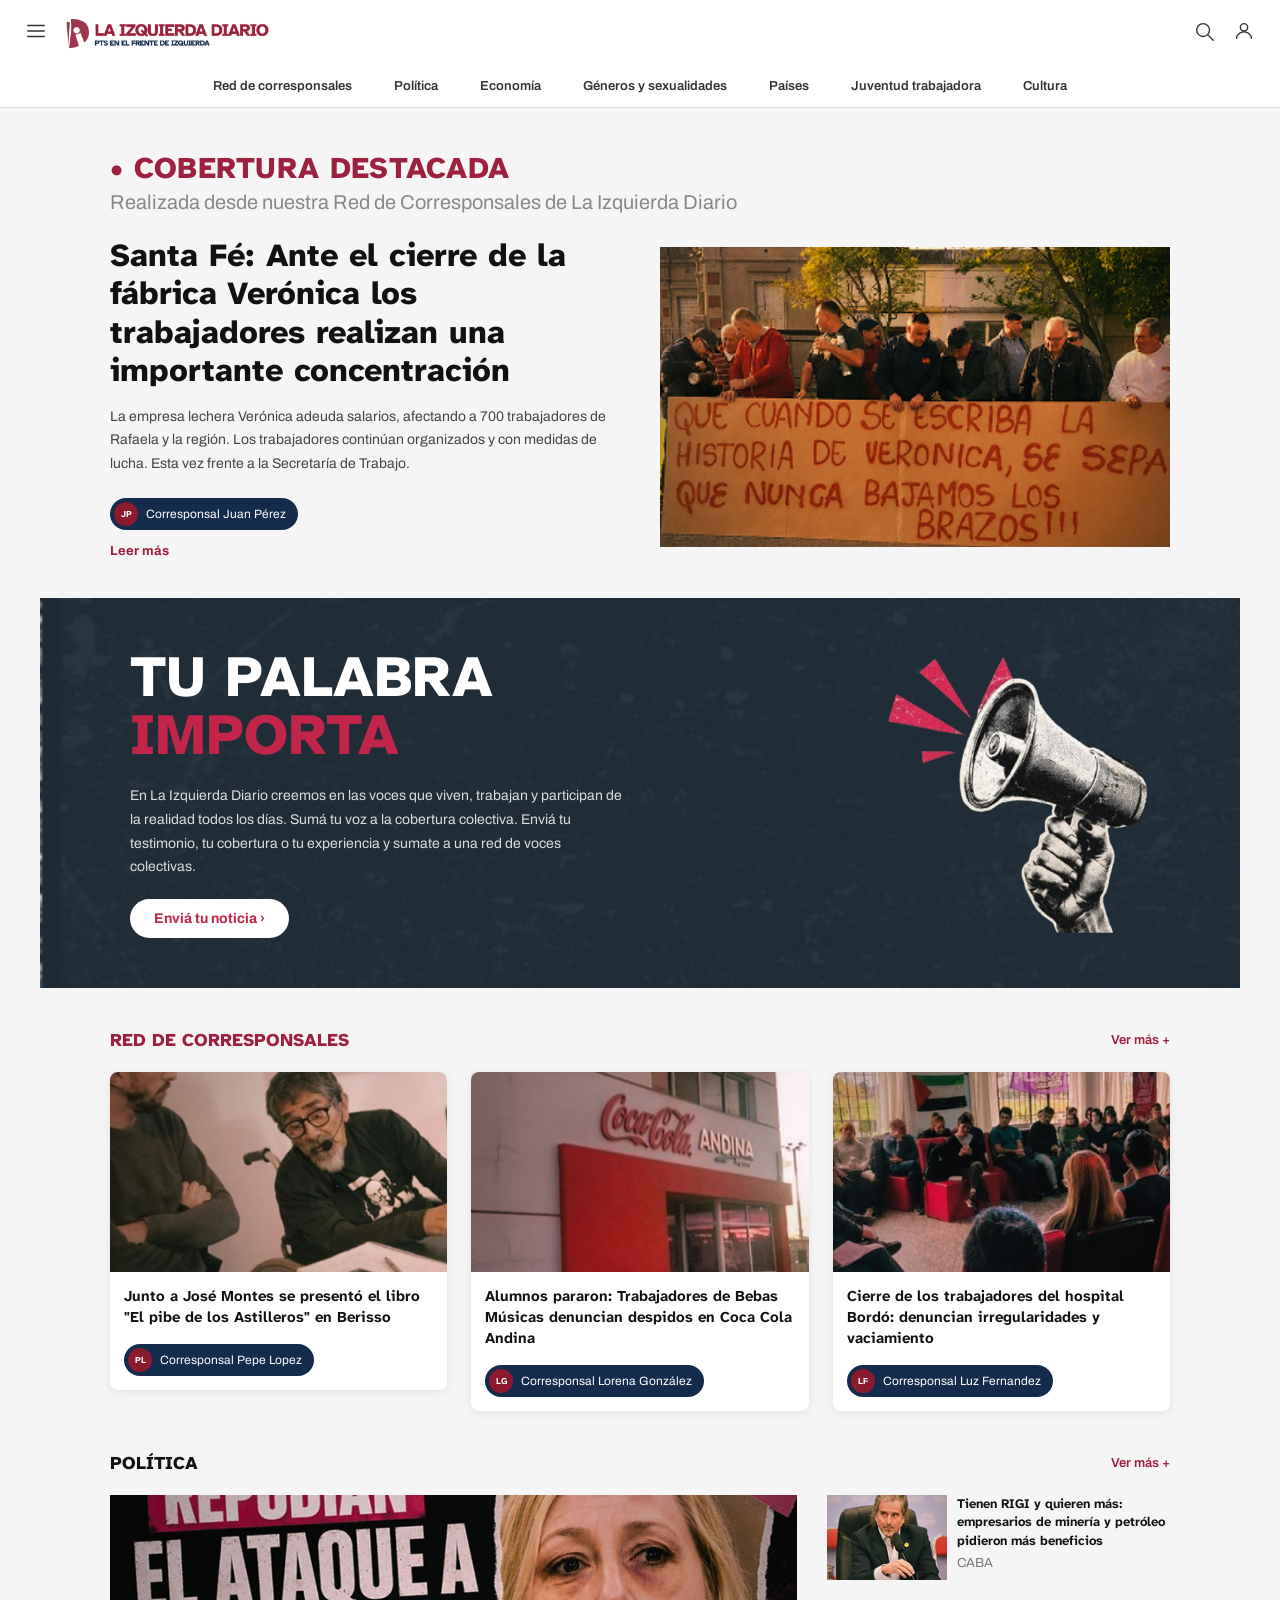
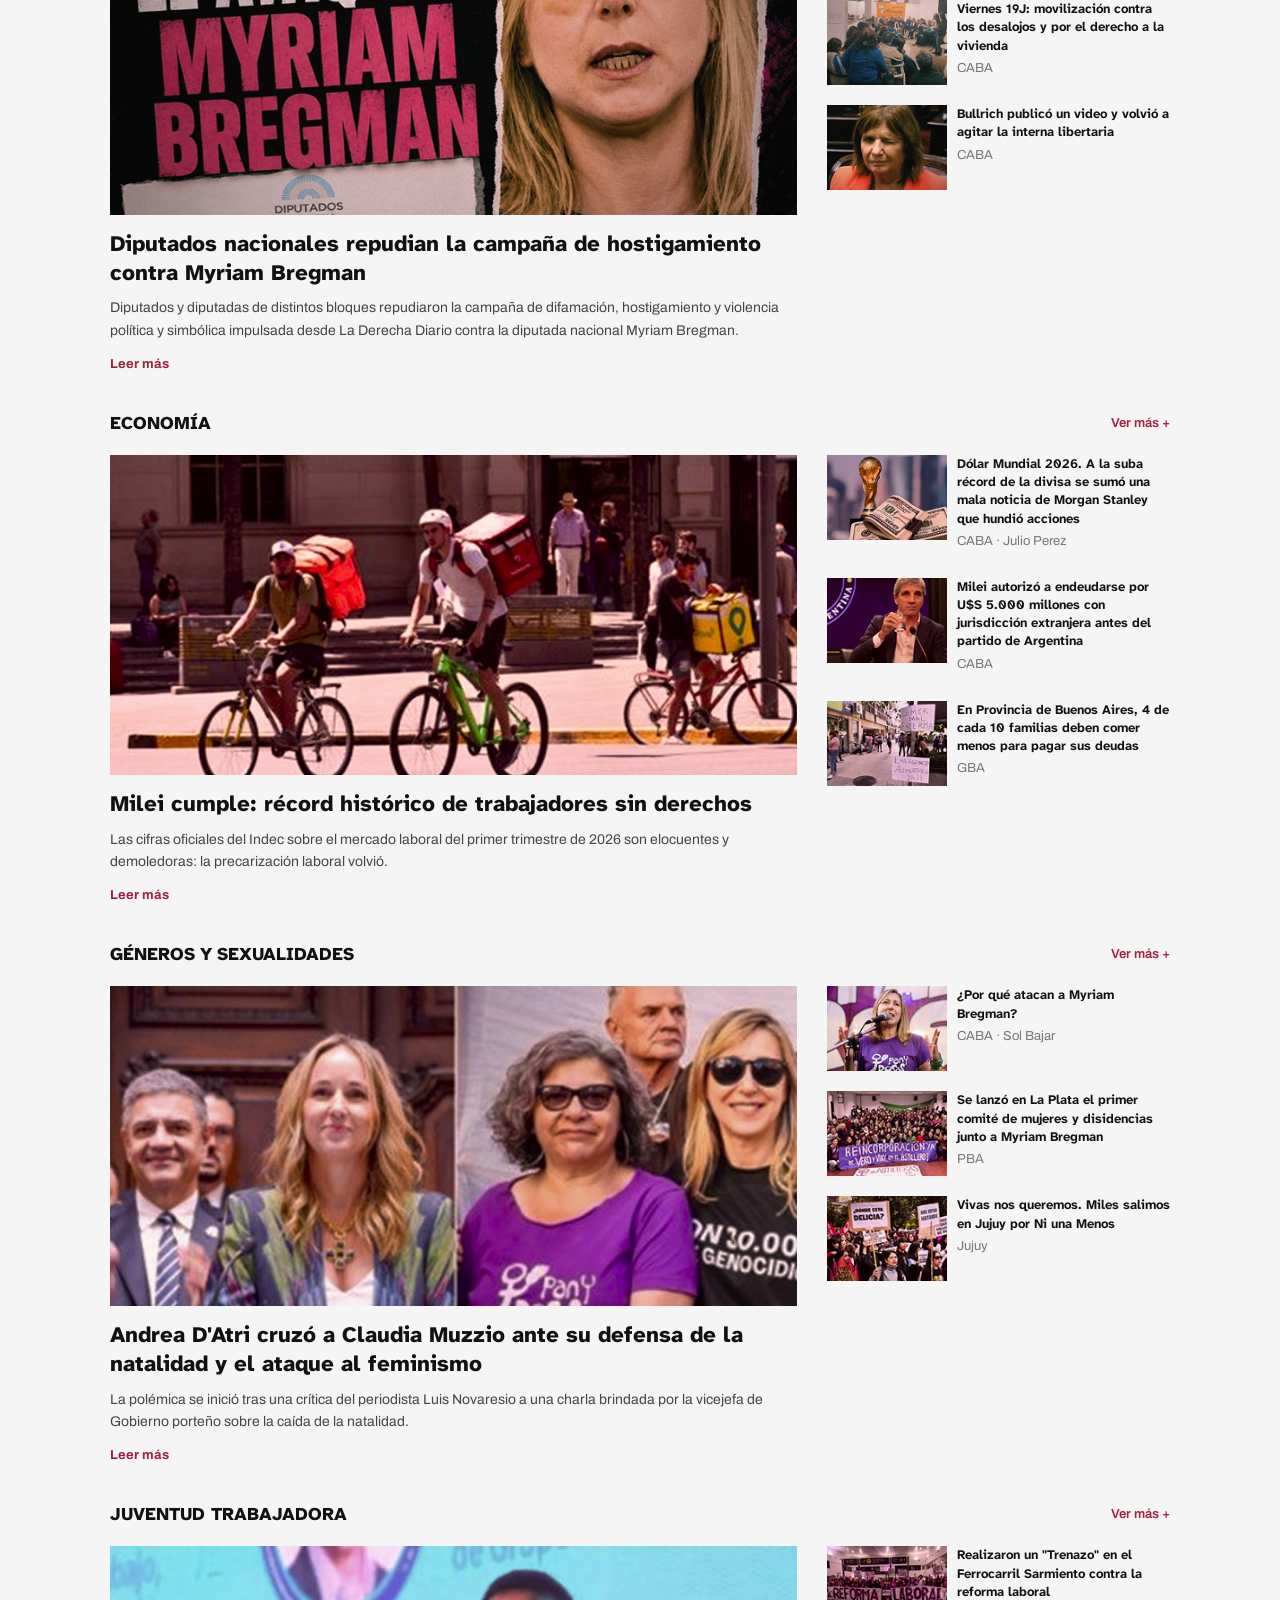
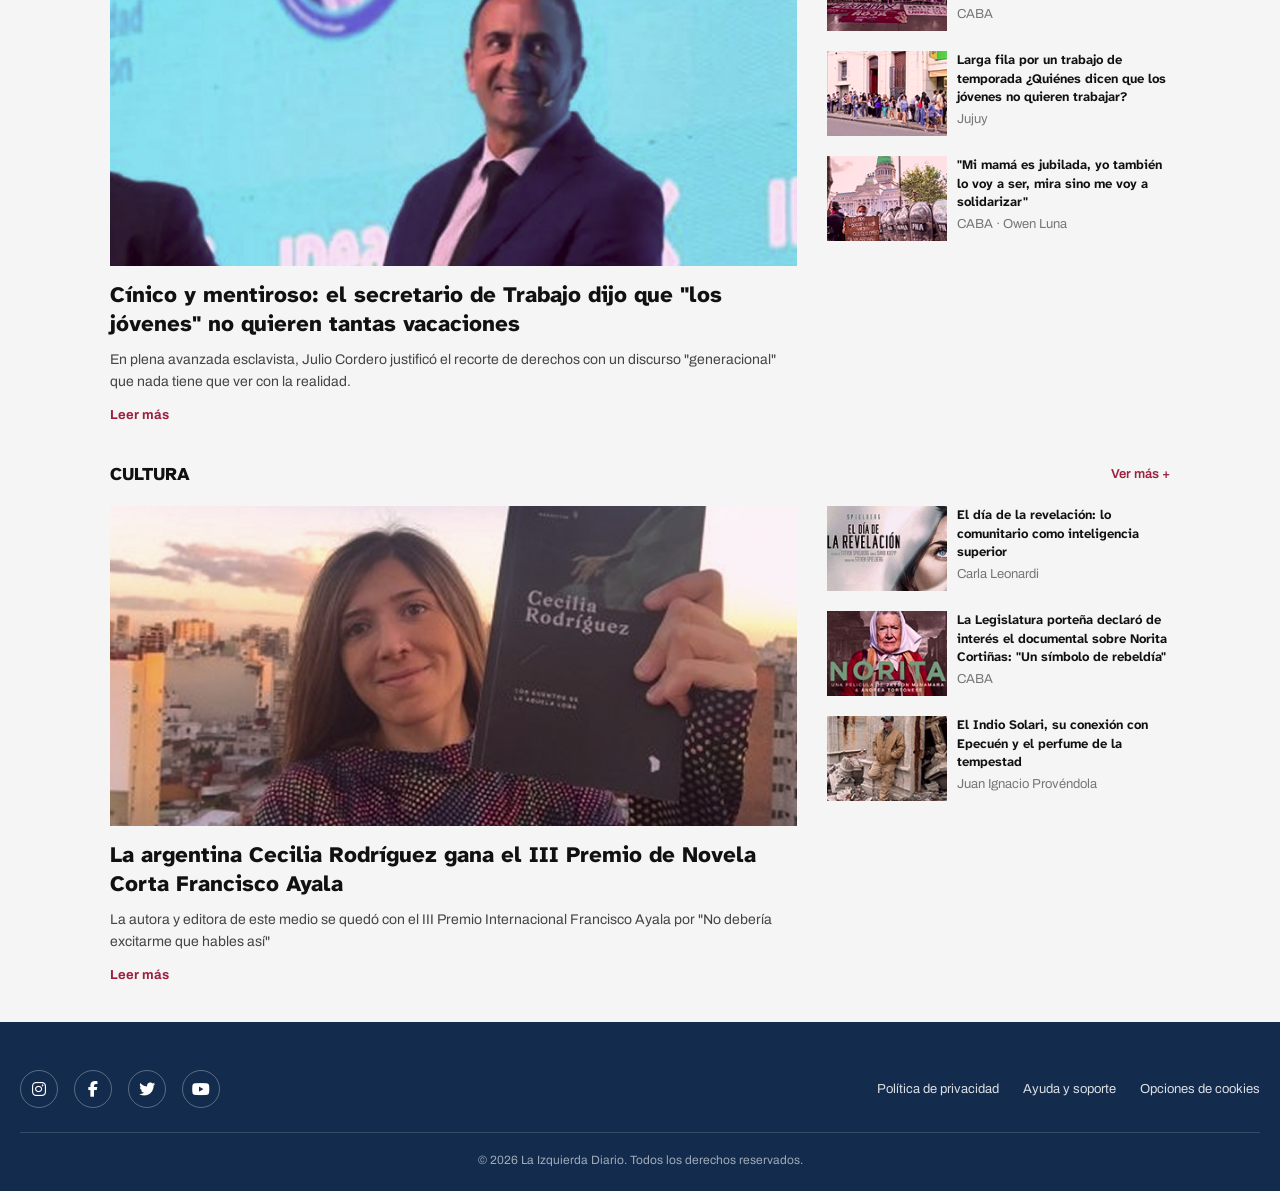
==== commit 43b0866b: "Add files via upload" ====
--- a/index.html
+++ b/index.html
@@ -30,29 +30,23 @@
             <line x1="16.5" y1="16.5" x2="22" y2="22"/>
           </svg>
         </button>
-        <button class="user-btn">
+        <button class="user-btn" id="userBtn">
           <svg xmlns="http://www.w3.org/2000/svg" width="22" height="22" viewBox="0 0 24 24" fill="none" stroke="currentColor" stroke-width="1.5" stroke-linecap="round" stroke-linejoin="round">
             <circle cx="12" cy="8" r="4"/>
             <path d="M4 20c0-4 3.6-7 8-7s8 3 8 7"/>
           </svg>
+          <span class="notif-dot" id="notifDot"></span>
         </button>
       </div>
     </div>
     <nav class="countries-nav">
-      <a href="#">Argentina</a>
-      <a href="#">Brasil</a>
-      <a href="#">México</a>
-      <a href="#">Chile</a>
-      <a href="#">Uruguay</a>
-      <a href="#">Venezuela</a>
-      <a href="#">Bolivia</a>
-      <a href="#">Perú</a>
-      <a href="#">Costa Rica</a>
-      <a href="#">España</a>
-      <a href="#">Estados Unidos</a>
-      <a href="#">Francia</a>
-      <a href="#">Alemania</a>
-      <a href="#">Italia</a>
+      <a href="#seccion-corresponsales">Red de corresponsales</a>
+      <a href="#seccion-politica">Política</a>
+      <a href="#seccion-economia">Economía</a>
+      <a href="#seccion-generos">Géneros y sexualidades</a>
+      <a href="#">Países</a>
+      <a href="#seccion-juventud">Juventud trabajadora</a>
+      <a href="#seccion-cultura">Cultura</a>
     </nav>
   </header>
 
@@ -64,22 +58,29 @@
       <button class="menu-lateral-cerrar" id="menuCerrar"><i class="fas fa-times"></i></button>
     </div>
     <ul class="menu-lista">
-      <li><a href="#"><i class="fas fa-chevron-right"></i> Últimas noticias</a></li>
-      <li><a href="#"><i class="fas fa-chevron-right"></i> Red de corresponsales</a></li>
-      <li><a href="#"><i class="fas fa-chevron-right"></i> Política</a></li>
-      <li><a href="#"><i class="fas fa-chevron-right"></i> Economía</a></li>
-      <li><a href="#"><i class="fas fa-chevron-right"></i> Géneros y sexualidades</a></li>
-      <li><a href="#"><i class="fas fa-chevron-right"></i> Juventud trabajadora</a></li>
-      <li><a href="#"><i class="fas fa-chevron-right"></i> Cultura</a></li>
-      <li><a href="#"><i class="fas fa-chevron-right"></i> Especiales</a></li>
+      <li><a href="#seccion-corresponsales"><i class="fas fa-chevron-right"></i> Red de corresponsales</a></li>
+      <li><a href="#seccion-politica"><i class="fas fa-chevron-right"></i> Política</a></li>
+      <li><a href="#"><i class="fas fa-chevron-right"></i> Países</a></li>
+      <li><a href="#seccion-economia"><i class="fas fa-chevron-right"></i> Economía</a></li>
+      <li><a href="#seccion-generos"><i class="fas fa-chevron-right"></i> Géneros y sexualidades</a></li>
+      <li><a href="#seccion-juventud"><i class="fas fa-chevron-right"></i> Juventud trabajadora</a></li>
+      <li><a href="#seccion-cultura"><i class="fas fa-chevron-right"></i> Cultura</a></li>
+      <li><a href="#"><i class="fas fa-chevron-right"></i> Ideas de izquierda</a></li>
+      <li><a href="#"><i class="fas fa-chevron-right"></i> Campus socialista</a></li>
+      <li><a href="#"><i class="fas fa-chevron-right"></i> IPS Libros</a></li>
+      <li><a href="#"><i class="fas fa-chevron-right"></i> El círculo rojo</a></li>
+      <li><a href="#"><i class="fas fa-chevron-right"></i> Newsletter</a></li>
+      <li><a href="#"><i class="fas fa-chevron-right"></i> Asambleas del PTS</a></li>
     </ul>
   </nav>
 
   <!-- ULTIMAS NOTICIAS -->
  <section class="seccion-noticias">
-  <div class="seccion-header">
-  </div>
-  <div class="noticia-destacada">
+  <div class="seccion-header destacada-header">
+    <p class="destacada-etiqueta">• COBERTURA DESTACADA</p>
+    <p class="destacada-subtitulo">Realizada desde nuestra Red de Corresponsales de La Izquierda Diario</p>
+  </div>
+  <div class="noticia-destacada noticia-clickeable" id="noticiaVeronica">
     <div class="noticia-destacada-texto">
       <h3>Santa Fé: Ante el cierre de la fábrica Verónica los trabajadores realizan una importante concentración</h3>
       <p>La empresa lechera Verónica adeuda salarios, afectando a 700 trabajadores de Rafaela y la región. Los trabajadores continúan organizados y con medidas de lucha. Esta vez frente a la Secretaría de Trabajo.</p>
@@ -93,7 +94,7 @@
       <img src="img/noticiaprincipal.png" alt="Noticia principal"/>
     </div>
   </div>
-
+  </section>
 
   <!-- BANNER TU PALABRA IMPORTA -->
   <section class="banner-palabra">
@@ -112,14 +113,14 @@
     </div>
   </section>
 
-  <section class="seccion-noticias">
+  <section class="seccion-noticias" id="seccion-corresponsales">
   <div class="seccion-header">
-    <h2 class="seccion-titulo">RED DE CORRESPONSALES</h2>
-    <a href="#" class="ver-mas">Ver más +</a>
+    <h2 class="seccion-titulo titulo-corresponsales">RED DE CORRESPONSALES</h2>
+    <a href="#" class="ver-mas" id="verMasCorresponsales">Ver más +</a>
   </div>
   <div class="corresponsales-grid">
 
-    <div class="corresponsal-card">
+    <div class="corresponsal-card noticia-clickeable" id="noticiaAstilleros">
       <img src="img/noticia1cor.png" alt="Noticia"/>
       <div class="corresponsal-card-texto">
         <h4>Junto a José Montes se presentó el libro "El pibe de los Astilleros" en Berisso</h4>
@@ -157,13 +158,13 @@
 
 
   <!-- POLÍTICA -->
-<section class="seccion-noticias">
+<section class="seccion-noticias" id="seccion-politica">
   <div class="seccion-header">
     <h2 class="seccion-titulo">POLÍTICA</h2>
     <a href="#" class="ver-mas">Ver más +</a>
   </div>
   <div class="noticias-grid">
-    <div class="noticia-principal">
+    <div class="noticia-principal noticia-clickeable" id="noticiaBregman">
       <img src="img/miriam.png" alt="Noticia principal"/>
       <h3>Diputados nacionales repudian la campaña de hostigamiento contra Myriam Bregman</h3>
       <p>Diputados y diputadas de distintos bloques repudiaron la campaña de difamación, hostigamiento y violencia política y simbólica impulsada desde La Derecha Diario contra la diputada nacional Myriam Bregman.</p>
@@ -196,7 +197,7 @@
 </section>
 
  <!-- ECONOMÍA -->
-<section class="seccion-noticias">
+<section class="seccion-noticias" id="seccion-economia">
   <div class="seccion-header">
     <h2 class="seccion-titulo">ECONOMÍA</h2>
     <a href="#" class="ver-mas">Ver más +</a>
@@ -235,17 +236,17 @@
 </section>
 
   <!-- GÉNEROS Y SEXUALIDADES -->
-<section class="seccion-noticias">
+<section class="seccion-noticias" id="seccion-generos">
   <div class="seccion-header">
     <h2 class="seccion-titulo">GÉNEROS Y SEXUALIDADES</h2>
-    <a href="#" class="ver-mas">Ver más +</a>
+    <a href="#" class="ver-mas" id="verMasGenero">Ver más +</a>
   </div>
   <div class="noticias-grid">
     <div class="noticia-principal">
       <img src="img/genero1.png" alt="Noticia principal"/>
       <h3>Andrea D'Atri cruzó a Claudia Muzzio ante su defensa de la natalidad y el ataque al feminismo</h3>
       <p>La polémica se inició tras una crítica del periodista Luis Novaresio a una charla brindada por la vicejefa de Gobierno porteño sobre la caída de la natalidad.</p>
-      <a href="#" class="leer-mas">Leer más</a>
+      <a href="#" class="leer-mas" id="leerMasGenero">Leer más</a>
     </div>
     <div class="noticias-secundarias">
       <div class="noticia-secundaria">
@@ -274,7 +275,7 @@
 </section>
 
  <!-- JUVENTUD TRABAJADORA -->
-<section class="seccion-noticias">
+<section class="seccion-noticias" id="seccion-juventud">
   <div class="seccion-header">
     <h2 class="seccion-titulo">JUVENTUD TRABAJADORA</h2>
     <a href="#" class="ver-mas">Ver más +</a>
@@ -313,7 +314,7 @@
 </section>
  
 <!-- CULTURA -->
-<section class="seccion-noticias">
+<section class="seccion-noticias" id="seccion-cultura">
   <div class="seccion-header">
     <h2 class="seccion-titulo">CULTURA</h2>
     <a href="#" class="ver-mas">Ver más +</a>
@@ -380,24 +381,28 @@
       <div class="form-fila">
         <div class="form-grupo">
           <label>Nombre completo</label>
-          <input type="text" placeholder="Escribí tu nombre"/>
+          <input type="text" id="noticiaNombre" placeholder="Escribí tu nombre"/>
         </div>
         <div class="form-grupo">
           <label>Correo electrónico</label>
-          <input type="email" placeholder="Ej. nombre@gmail.com"/>
-        </div>
+          <input type="email" id="noticiaEmail" placeholder="Ej. nombre@gmail.com"/>
+        </div>
+      </div>
+      <div class="form-grupo">
+        <label>Título de tu noticia</label>
+        <input type="text" id="noticiaTitulo" placeholder="Escribí un título breve para tu cobertura"/>
       </div>
       <div class="form-grupo">
         <label>¿Desde dónde nos escribís?</label>
-        <input type="text" placeholder="Ciudad, provincia o barrio"/>
+        <input type="text" id="noticiaCiudad" placeholder="Ciudad, provincia o barrio"/>
       </div>
       <div class="form-grupo">
         <label>Categoría</label>
-        <input type="text" placeholder="Escribí una categoría"/>
+        <input type="text" id="noticiaCategoria" placeholder="Escribí una categoría"/>
       </div>
       <div class="form-grupo">
         <label>Contanos qué está pasando</label>
-        <textarea placeholder="Escribí tu experiencia, cobertura o situación que te gustaría visibilizar. Cuantos más detalles puedas compartir, mejor."></textarea>
+        <textarea id="noticiaMensaje" placeholder="Escribí tu experiencia, cobertura o situación que te gustaría visibilizar. Cuantos más detalles puedas compartir, mejor."></textarea>
       </div>
       <div class="form-adjuntar">
         <div class="adjuntar-icono">
@@ -540,11 +545,18 @@
     <div class="perfil-contenido">
       <h1 class="perfil-nombre" id="perfilNombre">Nombre</h1>
       <div class="perfil-tabs">
-        <button class="perfil-tab activo-tab" id="tabSeguidos">Seguidos</button>
+        <button class="perfil-tab activo-tab" id="tabMisCoberturas">Mis coberturas</button>
+        <button class="perfil-tab" id="tabSeguidos">Seguidos</button>
         <button class="perfil-tab" id="tabCorresponsales">Conocé más corresponsales</button>
       </div>
 
-      <div class="perfil-panel" id="panelSeguidos">
+      <div class="perfil-panel" id="panelMisCoberturas">
+        <p class="perfil-subtitulo">Seguí acá el estado de tus coberturas</p>
+        <div class="coberturas-lista" id="coberturasLista"></div>
+        <p class="coberturas-vacio oculto" id="coberturasVacio">Todavía no enviaste ninguna cobertura. ¡Contanos qué está pasando en tu barrio!</p>
+      </div>
+
+      <div class="perfil-panel oculto" id="panelSeguidos">
         <p class="perfil-contador"><strong id="contadorSeguidos">0</strong> corresponsales</p>
       </div>
 
@@ -604,11 +616,41 @@
             </div>
           </div>
 
+          <div class="corresponsal-item cp-clickeable" data-id="IB">
+            <div class="corresponsal-avatar">
+              <div class="corresponsal-iniciales">IB</div>
+              <span class="corresponsal-badge">
+                <i class="fas fa-bullhorn" style="color:white; font-size:9px;"></i>
+              </span>
+            </div>
+            <div class="corresponsal-info">
+              <h4>Ignacio Blanco</h4>
+              <p>Estudio Historia en la Universidad Nacional de La Plata y participo en proyectos educativos y culturales. Me interesa contar lo que sucede en mi provincia desde una perspectiva cercana y comprometida.</p>
+            </div>
+          </div>
+
         </div>
       </div>
 
       <button class="btn-cerrar-sesion" id="btnCerrarSesion">Cerrar sesión</button>
     </div>
+
+    <footer class="footer">
+      <div class="footer-contenido">
+        <div class="footer-redes">
+          <a href="#" aria-label="Instagram"><i class="fab fa-instagram"></i></a>
+          <a href="#" aria-label="Facebook"><i class="fab fa-facebook-f"></i></a>
+          <a href="#" aria-label="Twitter"><i class="fab fa-twitter"></i></a>
+          <a href="#" aria-label="YouTube"><i class="fab fa-youtube"></i></a>
+        </div>
+        <div class="footer-links">
+          <a href="#">Política de privacidad</a>
+          <a href="#">Ayuda y soporte</a>
+          <a href="#">Opciones de cookies</a>
+        </div>
+      </div>
+      <p class="footer-copy">© 2026 La Izquierda Diario. Todos los derechos reservados.</p>
+    </footer>
   </div>
 
   <script src="script.js"></script>
--- a/style.css
+++ b/style.css
@@ -1,12 +1,28 @@
+html {
+  scroll-behavior: smooth;
+}
+
 * {
   margin: 0;
   padding: 0;
   box-sizing: border-box;
+  -webkit-tap-highlight-color: transparent;
+}
+
+a, button {
+  outline: none;
+}
+a:focus, button:focus {
+  outline: none;
 }
 
 body {
   font-family: 'Archivo', sans-serif;
   background: #f5f5f5;
+}
+
+.seccion-noticias {
+  scroll-margin-top: 20px;
 }
 
 /* ── HEADER ── */
@@ -45,6 +61,26 @@
   padding: 5px;
 }
 
+.user-btn {
+  position: relative;
+}
+
+.notif-dot {
+  display: none;
+  position: absolute;
+  top: 2px;
+  right: 2px;
+  width: 10px;
+  height: 10px;
+  border-radius: 50%;
+  background: #C41E3A;
+  border: 2px solid #fff;
+}
+
+.notif-dot.activo {
+  display: block;
+}
+
 .menu-btn:hover,
 .search-btn:hover,
 .user-btn:hover,
@@ -62,16 +98,16 @@
   display: flex;
   flex-wrap: wrap;
   justify-content: center;
-  gap: 4px;
-  padding: 8px 20px;
-  border-top: 1px solid #ccc;
-  border-bottom: 1px solid #ccc;
+  gap: 30px;
+  padding: 12px 20px;
+  border-bottom: 1px solid #ddd;
 }
 
 .countries-nav a {
   text-decoration: none;
   color: #333;
   font-size: 13px;
+  font-weight: 600;
   padding: 2px 6px;
   transition: color 0.2s;
 }
@@ -94,12 +130,36 @@
   margin-bottom: 20px;
 }
 
+.destacada-header {
+  flex-direction: column;
+  align-items: flex-start;
+  gap: 4px;
+  margin-bottom: 24px;
+}
+
+.destacada-etiqueta {
+  color: #9D203E;
+  font-family: 'Atkinson Hyperlegible Next', sans-serif;
+  font-size: 30px;
+  font-weight: 900;
+  letter-spacing: 0.3px;
+}
+
+.destacada-subtitulo {
+  color: #888;
+  font-size: 20px;
+}
+
 .seccion-titulo {
   font-family: 'Atkinson Hyperlegible Next', sans-serif;
   font-size: 18px;
   font-weight: 900;
   text-transform: uppercase;
   color: #111;
+}
+
+.titulo-corresponsales {
+  color: #9D203E;
 }
 
 .ver-mas {
@@ -258,14 +318,22 @@
 }
 
 .banner-link {
+  display: inline-block;
+  background: #fff;
   color: #C1254A;
   font-size: 14px;
   font-weight: bold;
   text-decoration: none;
+  padding: 12px 24px;
+  border-radius: 30px;
+  width: fit-content;
+  transition: transform 0.2s, box-shadow 0.2s;
 }
 
 .banner-link:hover {
-  text-decoration: underline;
+  text-decoration: none;
+  box-shadow: 0 4px 12px rgba(0, 0, 0, 0.25);
+  transform: translateY(-1px);
 }
 
 .banner-imagen {
@@ -278,6 +346,85 @@
   max-height: 280px;
   width: auto;
   object-fit: contain;
+}
+
+/* ── BANNER "TU PALABRA IMPORTA" COMPACTO ── */
+.banner-mini {
+  background: #fdeaf0;
+  border-radius: 14px;
+  display: flex;
+  align-items: center;
+  gap: 24px;
+  max-width: 1100px;
+  margin: 30px auto;
+  padding: 18px 30px;
+}
+
+.banner-mini-img {
+  flex-shrink: 0;
+  display: flex;
+  align-items: center;
+}
+
+.banner-mini-img img {
+  height: 72px;
+  width: auto;
+  object-fit: contain;
+}
+
+.banner-mini-texto {
+  flex: 1;
+  min-width: 180px;
+}
+
+.banner-mini-titulo {
+  color: #C1254A;
+  font-family: 'Atkinson Hyperlegible Next', sans-serif;
+  font-size: 20px;
+  font-weight: 900;
+  text-transform: uppercase;
+  margin-bottom: 6px;
+}
+
+.banner-mini-texto p {
+  color: #555;
+  font-size: 13px;
+  line-height: 1.5;
+  margin: 0;
+}
+
+.banner-mini-link {
+  display: inline-flex;
+  align-items: center;
+  gap: 8px;
+  background: #9D203E;
+  color: #fff;
+  font-size: 14px;
+  font-weight: 700;
+  text-decoration: none;
+  padding: 14px 26px;
+  border-radius: 30px;
+  white-space: nowrap;
+  flex-shrink: 0;
+  transition: background 0.2s;
+}
+
+.banner-mini-link:hover {
+  background: #7a1830;
+  text-decoration: none;
+}
+
+@media (max-width: 700px) {
+  .banner-mini {
+    flex-direction: column;
+    text-align: center;
+    margin: 24px 16px;
+    padding: 24px 20px;
+  }
+  .banner-mini-link {
+    width: 100%;
+    justify-content: center;
+  }
 }
 
 /* ── MENÚ LATERAL ── */
@@ -902,6 +1049,111 @@
   color: #333;
 }
 
+/* ── MIS COBERTURAS ── */
+.perfil-subtitulo {
+  font-size: 14px;
+  font-weight: 700;
+  color: #111;
+  margin-bottom: 16px;
+}
+
+.coberturas-lista {
+  display: flex;
+  flex-direction: column;
+  gap: 14px;
+}
+
+.cobertura-item {
+  display: flex;
+  flex-wrap: wrap;
+  align-items: center;
+  justify-content: space-between;
+  gap: 10px;
+  padding-bottom: 14px;
+  border-bottom: 1px solid #eee;
+}
+
+.cobertura-info {
+  display: flex;
+  align-items: center;
+  gap: 12px;
+}
+
+.cobertura-icono {
+  width: 36px;
+  height: 36px;
+  border-radius: 50%;
+  background: #132B4D;
+  color: #fff;
+  display: flex;
+  align-items: center;
+  justify-content: center;
+  font-size: 13px;
+  flex-shrink: 0;
+}
+
+.cobertura-texto {
+  display: flex;
+  align-items: center;
+  gap: 8px;
+  font-size: 13px;
+}
+
+.cobertura-categoria {
+  color: #111;
+  font-weight: 600;
+}
+
+.cobertura-fecha {
+  color: #888;
+}
+
+.cobertura-estado {
+  display: flex;
+  align-items: center;
+  gap: 6px;
+  font-size: 13px;
+  font-weight: 700;
+  color: #111;
+}
+
+.cobertura-punto {
+  width: 9px;
+  height: 9px;
+  border-radius: 50%;
+  background: #3ecf3e;
+  display: inline-block;
+}
+
+.btn-ver-cobertura {
+  background: #9D203E;
+  color: #fff;
+  border: none;
+  border-radius: 30px;
+  padding: 4px 12px;
+  font-size: 11px;
+  font-weight: 700;
+  cursor: pointer;
+  font-family: 'Archivo', sans-serif;
+  transition: background 0.2s;
+  flex-basis: 100%;
+  width: fit-content;
+  margin-top: 4px;
+}
+
+.btn-ver-cobertura:hover {
+  background: #7a1830;
+}
+
+.coberturas-vacio {
+  font-size: 13px;
+  color: #888;
+}
+
+.coberturas-vacio.oculto {
+  display: none;
+}
+
 .btn-cerrar-sesion {
   margin-top: 40px;
   background: none;
@@ -1418,6 +1670,87 @@
 
 .noticia-clickeable { cursor: pointer; }
 
+/* ── ARTÍCULO DE CORRESPONSAL (imagen abajo del título, cita, galería) ── */
+.mi-cobertura-bajada {
+  font-size: 15px;
+  color: #444;
+  line-height: 1.7;
+  margin: 4px 0 20px;
+}
+
+.mi-cobertura-imagen {
+  width: 100%;
+  max-height: 480px;
+  object-fit: cover;
+  border-radius: 8px;
+  display: block;
+  margin-bottom: 20px;
+}
+
+.mi-cobertura-divider {
+  border: none;
+  border-top: 1px solid #ddd;
+  margin: 20px 0;
+}
+
+.noticia-cita {
+  position: relative;
+  margin: 6px 0;
+  padding: 4px 0 4px 28px;
+  border-left: 4px solid #9D203E;
+  color: #9D203E;
+  font-weight: 700;
+  font-size: 17px;
+  line-height: 1.6;
+}
+
+.noticia-cita::before {
+  content: "\201C";
+  position: absolute;
+  left: -3px;
+  top: -10px;
+  font-size: 38px;
+  color: #9D203E;
+  font-family: Georgia, serif;
+  line-height: 1;
+}
+
+.noticia-cita-autor {
+  display: block;
+  margin-top: 10px;
+  font-size: 13px;
+  font-weight: 400;
+  font-style: italic;
+  color: #888;
+}
+
+.registros-titulo {
+  font-family: 'Atkinson Hyperlegible Next', sans-serif;
+  font-size: 20px;
+  font-weight: 900;
+  color: #111;
+  margin: 30px 0 16px;
+}
+
+.registros-grid {
+  column-count: 2;
+  column-gap: 16px;
+}
+
+.registros-grid img {
+  width: 100%;
+  display: block;
+  border-radius: 6px;
+  margin-bottom: 16px;
+  break-inside: avoid;
+}
+
+@media (max-width: 600px) {
+  .registros-grid {
+    column-count: 1;
+  }
+}
+
 /* ── OVERLAY NOTICIA COMPLETA (generado dinámicamente) ── */
 #noticiaCompletaOverlay {
   position: fixed;
@@ -1429,11 +1762,695 @@
 }
 #noticiaCompletaOverlay.activo { display: block; }
 
+#miCoberturaOverlay {
+  position: fixed;
+  inset: 0;
+  background: #fff;
+  z-index: 2000;
+  overflow-y: auto;
+  display: none;
+}
+#miCoberturaOverlay.activo { display: block; }
+
+#verMasRedOverlay {
+  position: fixed;
+  inset: 0;
+  background: #fff;
+  z-index: 2000;
+  overflow-y: auto;
+  display: none;
+}
+#verMasRedOverlay.activo { display: block; }
+
+#verMasGeneroOverlay {
+  position: fixed;
+  inset: 0;
+  background: #fff;
+  z-index: 2000;
+  overflow-y: auto;
+  display: none;
+}
+#verMasGeneroOverlay.activo { display: block; }
+
+.ver-mas-red-hero {
+  background-color: #6b1530;
+  background-size: cover;
+  background-position: center;
+  background-repeat: no-repeat;
+  padding: 55px 0 45px;
+}
+
+.ver-mas-red-hero-inner {
+  max-width: 1100px;
+  margin: 0 auto;
+  padding: 0 20px;
+}
+
+.ver-mas-red-hero-titulo {
+  margin: 0 0 18px;
+  font-family: 'Atkinson Hyperlegible Next', sans-serif;
+  font-size: 34px;
+  font-weight: 900;
+  text-transform: uppercase;
+  color: #fff;
+  display: inline-block;
+}
+
+.ver-mas-red-hero-subtitulo {
+  margin: 0 0 6px;
+  color: #fff;
+  font-size: 15px;
+  font-weight: 700;
+}
+
+.ver-mas-red-hero-desc {
+  margin: 0;
+  max-width: 600px;
+  color: #e6d3d8;
+  font-size: 14px;
+  line-height: 1.5;
+}
+
+.filtros-red {
+  max-width: 1100px;
+  margin: 0 auto;
+  padding: 28px 20px 24px;
+  border-bottom: 1px solid #e2e2e2;
+}
+
+.filtro-grupo {
+  margin-bottom: 22px;
+}
+
+.filtro-label {
+  font-family: 'Atkinson Hyperlegible Next', sans-serif;
+  font-size: 15px;
+  font-weight: 800;
+  color: #111;
+  margin: 0 0 12px;
+}
+
+.filtro-pills {
+  display: flex;
+  flex-wrap: wrap;
+  gap: 10px;
+}
+
+.filtro-pill {
+  border: 1px solid #ccc;
+  background: #fff;
+  border-radius: 20px;
+  padding: 7px 16px;
+  font-size: 13px;
+  font-family: inherit;
+  color: #333;
+  cursor: pointer;
+  white-space: nowrap;
+  transition: border-color .15s, background .15s, color .15s;
+}
+
+.filtro-pill:hover {
+  border-color: #9D203E;
+}
+
+.filtro-pill.activo {
+  background: #9D203E;
+  border-color: #9D203E;
+  color: #fff;
+}
+
+.filtro-cercania-fila {
+  display: flex;
+  align-items: center;
+  justify-content: space-between;
+  flex-wrap: wrap;
+  gap: 14px;
+}
+
+.filtro-limpiar {
+  color: #2563eb;
+  font-size: 13px;
+  font-weight: 600;
+  text-decoration: underline;
+  white-space: nowrap;
+}
+
+.listado-red-noticias {
+  max-width: 760px;
+  margin: 0 auto;
+}
+
+.noticia-red-item {
+  display: flex;
+  gap: 18px;
+  padding: 22px 0;
+  align-items: flex-start;
+}
+
+.noticia-red-img {
+  width: 110px;
+  height: 110px;
+  object-fit: cover;
+  border-radius: 6px;
+  flex-shrink: 0;
+}
+
+.noticia-red-texto {
+  flex: 1;
+  min-width: 0;
+}
+
+.noticia-red-titulo {
+  font-family: 'Atkinson Hyperlegible Next', sans-serif;
+  font-size: 17px;
+  font-weight: 900;
+  color: #111;
+  margin: 0 0 8px;
+  line-height: 1.3;
+}
+
+.noticia-red-desc {
+  font-size: 13px;
+  color: #555;
+  line-height: 1.5;
+  margin: 0 0 10px;
+}
+
+.noticia-red-leermas {
+  color: #9D203E;
+  font-size: 13px;
+  font-weight: bold;
+  text-decoration: none;
+  white-space: nowrap;
+}
+
+.noticia-red-leermas:hover {
+  text-decoration: underline;
+}
+
+.noticia-red-divisor {
+  border: none;
+  border-top: 1px solid #e2e2e2;
+  margin: 0;
+}
+
+.mostrar-mas-red-wrap {
+  display: flex;
+  justify-content: center;
+  padding: 30px 0 10px;
+}
+
+.btn-mostrar-mas-red {
+  background: #1a1a2e;
+  color: #fff;
+  border: none;
+  border-radius: 24px;
+  padding: 12px 26px;
+  font-size: 14px;
+  font-weight: 700;
+  font-family: inherit;
+  cursor: pointer;
+}
+
+.btn-mostrar-mas-red:hover {
+  background: #33334d;
+}
+
+@media (max-width: 600px) {
+  .noticia-red-item {
+    gap: 12px;
+  }
+  .noticia-red-img {
+    width: 80px;
+    height: 80px;
+  }
+  .noticia-red-titulo {
+    font-size: 15px;
+  }
+}
+
+/* ── CORRESPONSAL DESTACADO DE LA SEMANA ── */
+.corresponsal-destacado {
+  background-color: #f7ece9;
+  background-size: cover;
+  background-position: center;
+  background-repeat: no-repeat;
+  padding: 50px 0 40px;
+  margin-top: 20px;
+}
+
+.corresponsal-destacado-inner {
+  max-width: 1100px;
+  margin: 0 auto;
+  padding: 0 20px;
+}
+
+.corresponsal-destacado-etiqueta {
+  border-left: 4px solid #9D203E;
+  padding-left: 12px;
+  color: #9D203E;
+  font-family: 'Atkinson Hyperlegible Next', sans-serif;
+  font-size: 15px;
+  font-weight: 900;
+  letter-spacing: 0.3px;
+  text-transform: uppercase;
+  margin: 0 0 30px;
+}
+
+.corresponsal-destacado-perfil {
+  display: flex;
+  align-items: flex-start;
+  gap: 30px;
+  margin-bottom: 36px;
+}
+
+.corresponsal-destacado-avatar-wrap {
+  position: relative;
+  flex-shrink: 0;
+}
+
+.corresponsal-destacado-avatar .corresponsal-iniciales {
+  width: 130px;
+  height: 130px;
+  font-size: 40px;
+  border: 4px solid #fff;
+}
+
+.corresponsal-destacado-estrella {
+  position: absolute;
+  bottom: 2px;
+  left: -8px;
+  width: 34px;
+  height: 34px;
+  background: #9D203E;
+  color: #fff;
+  border-radius: 50%;
+  display: flex;
+  align-items: center;
+  justify-content: center;
+  font-size: 15px;
+  border: 3px solid #f7ece9;
+}
+
+.corresponsal-destacado-info {
+  padding-top: 6px;
+}
+
+.corresponsal-destacado-nombre {
+  font-family: 'Atkinson Hyperlegible Next', sans-serif;
+  font-size: 26px;
+  font-weight: 900;
+  color: #111;
+  margin: 0 0 10px;
+}
+
+.corresponsal-destacado-bio {
+  color: #444;
+  font-size: 14px;
+  line-height: 1.5;
+  max-width: 620px;
+  margin: 0 0 14px;
+}
+
+.corresponsal-destacado-datos {
+  display: flex;
+  flex-wrap: wrap;
+  align-items: center;
+  gap: 10px;
+  font-size: 13px;
+  color: #555;
+  margin-bottom: 18px;
+}
+
+.destacado-datos-separador {
+  color: #ccc;
+}
+
+.btn-ver-perfil-destacado {
+  background: transparent;
+  border: 1.5px solid #9D203E;
+  color: #9D203E;
+  border-radius: 20px;
+  padding: 9px 24px;
+  font-size: 13px;
+  font-weight: 700;
+  font-family: inherit;
+  cursor: pointer;
+}
+
+.btn-ver-perfil-destacado:hover {
+  background: #9D203E;
+  color: #fff;
+}
+
+.destacado-cobertura-grid {
+  display: grid;
+  grid-template-columns: repeat(3, 1fr);
+  gap: 20px;
+}
+
+.destacado-cobertura-card {
+  background: #fff;
+  border-radius: 10px;
+  overflow: hidden;
+  box-shadow: 0 2px 8px rgba(0,0,0,0.08);
+}
+
+.destacado-cobertura-card img {
+  width: 100%;
+  height: 110px;
+  object-fit: cover;
+  display: block;
+}
+
+.destacado-cobertura-texto {
+  padding: 14px;
+}
+
+.destacado-cobertura-etiqueta {
+  display: block;
+  color: #9D203E;
+  font-size: 11px;
+  font-weight: 800;
+  text-transform: uppercase;
+  margin-bottom: 6px;
+}
+
+.destacado-cobertura-texto h4 {
+  font-family: 'Atkinson Hyperlegible Next', sans-serif;
+  font-size: 14px;
+  font-weight: 700;
+  color: #111;
+  margin: 0 0 8px;
+  line-height: 1.35;
+}
+
+@media (max-width: 700px) {
+  .corresponsal-destacado-perfil {
+    flex-direction: column;
+    align-items: center;
+    text-align: center;
+  }
+  .corresponsal-destacado-datos {
+    justify-content: center;
+  }
+  .destacado-cobertura-grid {
+    grid-template-columns: 1fr;
+  }
+}
+
+/* ── COBERTURAS AUDIOVISUALES ── */
+.seccion-titulo-audiovisual {
+  font-family: 'Atkinson Hyperlegible Next', sans-serif;
+  font-size: 20px;
+  font-weight: 900;
+  color: #111;
+}
+
+.audiovisual-grid {
+  display: grid;
+  grid-template-columns: repeat(3, 1fr);
+  gap: 20px;
+}
+
+.audiovisual-card {
+  background: #fff;
+  border-radius: 10px;
+  overflow: hidden;
+  box-shadow: 0 2px 8px rgba(0,0,0,0.08);
+}
+
+.audiovisual-img-wrap {
+  position: relative;
+}
+
+.audiovisual-img-wrap img {
+  width: 100%;
+  height: 150px;
+  object-fit: cover;
+  display: block;
+}
+
+.audiovisual-play {
+  position: absolute;
+  top: 50%;
+  left: 50%;
+  transform: translate(-50%, -50%);
+  width: 46px;
+  height: 46px;
+  background: #9D203E;
+  color: #fff;
+  border-radius: 50%;
+  display: flex;
+  align-items: center;
+  justify-content: center;
+  font-size: 16px;
+  box-shadow: 0 2px 10px rgba(0,0,0,0.35);
+}
+
+.audiovisual-texto {
+  padding: 16px;
+}
+
+.audiovisual-texto h4 {
+  font-family: 'Atkinson Hyperlegible Next', sans-serif;
+  font-size: 15px;
+  font-weight: 700;
+  color: #111;
+  margin: 0 0 10px;
+  line-height: 1.35;
+}
+
+.audiovisual-corresponsal {
+  font-size: 13px;
+  color: #666;
+  margin: 0 0 14px;
+}
+
+.btn-ver-youtube {
+  display: inline-block;
+  background: #1a1a2e;
+  color: #fff;
+  border-radius: 20px;
+  padding: 9px 20px;
+  font-size: 13px;
+  font-weight: 700;
+  text-decoration: none;
+}
+
+.btn-ver-youtube:hover {
+  background: #33334d;
+}
+
+@media (max-width: 700px) {
+  .audiovisual-grid {
+    grid-template-columns: 1fr;
+  }
+}
+
+.mi-cobertura-contenido {
+  max-width: 720px;
+  margin: 40px auto 20px;
+  padding: 0 20px;
+}
+
+.etiqueta-corresponsal {
+  display: inline-block;
+  background: #132B4D;
+  color: #fff;
+  font-size: 12px;
+  font-weight: 700;
+  padding: 8px 16px;
+  border-radius: 6px;
+  margin-bottom: 16px;
+}
+
+.mi-cobertura-meta {
+  font-size: 13px;
+  color: #888;
+  margin-bottom: 10px;
+}
+
+.mi-cobertura-titulo {
+  font-family: 'Atkinson Hyperlegible Next', sans-serif;
+  font-size: 30px;
+  font-weight: 900;
+  color: #111;
+  line-height: 1.25;
+  margin-bottom: 20px;
+}
+
+.mi-cobertura-cuerpo {
+  font-size: 15px;
+  color: #222;
+  line-height: 1.8;
+  display: flex;
+  flex-direction: column;
+  gap: 16px;
+  margin-bottom: 30px;
+}
+
+.mi-cobertura-perfil {
+  border-top: 1px solid #eee;
+  padding-top: 24px;
+}
+
+.mi-cobertura-perfil .cp-avatar-grande {
+  margin-top: 0;
+}
+
 .noticia-completa-volver {
   background: none;
   border: none;
   cursor: pointer;
   padding: 0;
+}
+
+/* ── MINI PERFIL DEL CORRESPONSAL (pagina "mi cobertura") ── */
+.cp-mini-perfil-wrap {
+  max-width: 720px;
+  margin: 0 auto;
+  padding: 0 20px 10px;
+}
+
+.cp-mini-perfil {
+  display: flex;
+  align-items: center;
+  gap: 20px;
+  flex-wrap: wrap;
+  border-top: 1px solid #eee;
+  padding-top: 24px;
+}
+
+.cp-mini-avatar {
+  margin-top: 0;
+  flex-shrink: 0;
+}
+
+.cp-mini-info {
+  flex: 1;
+  min-width: 220px;
+}
+
+.cp-mini-nombre {
+  font-size: 18px;
+  font-weight: 800;
+  color: #111;
+  margin-bottom: 6px;
+}
+
+.cp-mini-bio {
+  font-size: 13px;
+  color: #555;
+  line-height: 1.5;
+  max-width: 480px;
+}
+
+.cp-mini-botones {
+  display: flex;
+  gap: 10px;
+  flex-shrink: 0;
+  flex-wrap: wrap;
+}
+
+.cp-mini-botones .btn-seguir {
+  padding: 10px 20px;
+  font-size: 13px;
+}
+
+.btn-ver-perfil {
+  background: #fff;
+  color: #111;
+  border: 1.5px solid #ccc;
+  border-radius: 6px;
+  padding: 10px 20px;
+  font-size: 13px;
+  font-weight: 700;
+  cursor: pointer;
+  white-space: nowrap;
+  font-family: 'Archivo', sans-serif;
+  transition: border-color 0.2s, color 0.2s;
+}
+.btn-ver-perfil:hover {
+  border-color: #132B4D;
+  color: #132B4D;
+}
+
+/* ── DESCUBRÍ MÁS COBERTURAS DE CORRESPONSALES ── */
+.descubrir-mas-section {
+  max-width: 1100px;
+  margin: 30px auto 40px;
+  padding: 0 20px;
+}
+
+.descubrir-mas-section .seccion-titulo {
+  margin-bottom: 20px;
+  color: #111;
+}
+
+.descubrir-mas-grid {
+  display: grid;
+  grid-template-columns: repeat(3, 1fr);
+  gap: 24px;
+}
+
+.descubrir-card {
+  cursor: pointer;
+}
+
+.descubrir-card img {
+  width: 100%;
+  height: 150px;
+  object-fit: cover;
+  border-radius: 6px;
+  display: block;
+  margin-bottom: 10px;
+}
+
+.descubrir-card-texto {
+  display: flex;
+  flex-direction: column;
+  gap: 4px;
+}
+
+.descubrir-etiqueta {
+  color: #9D203E;
+  font-size: 11px;
+  font-weight: 800;
+  text-transform: uppercase;
+  letter-spacing: 0.3px;
+}
+
+.descubrir-card-texto h4 {
+  font-family: 'Atkinson Hyperlegible Next', sans-serif;
+  font-size: 14px;
+  font-weight: 700;
+  color: #111;
+  line-height: 1.35;
+  margin: 0;
+}
+
+.descubrir-ciudad {
+  font-size: 12px;
+  color: #888;
+}
+
+@media (max-width: 700px) {
+  .descubrir-mas-grid {
+    grid-template-columns: 1fr;
+  }
+  .cp-mini-perfil {
+    flex-direction: column;
+    align-items: flex-start;
+  }
+  .cp-mini-botones {
+    width: 100%;
+  }
+  .cp-mini-botones .btn-seguir,
+  .btn-ver-perfil {
+    flex: 1;
+    text-align: center;
+  }
 }
 
 .noticia-completa-fecha-top {
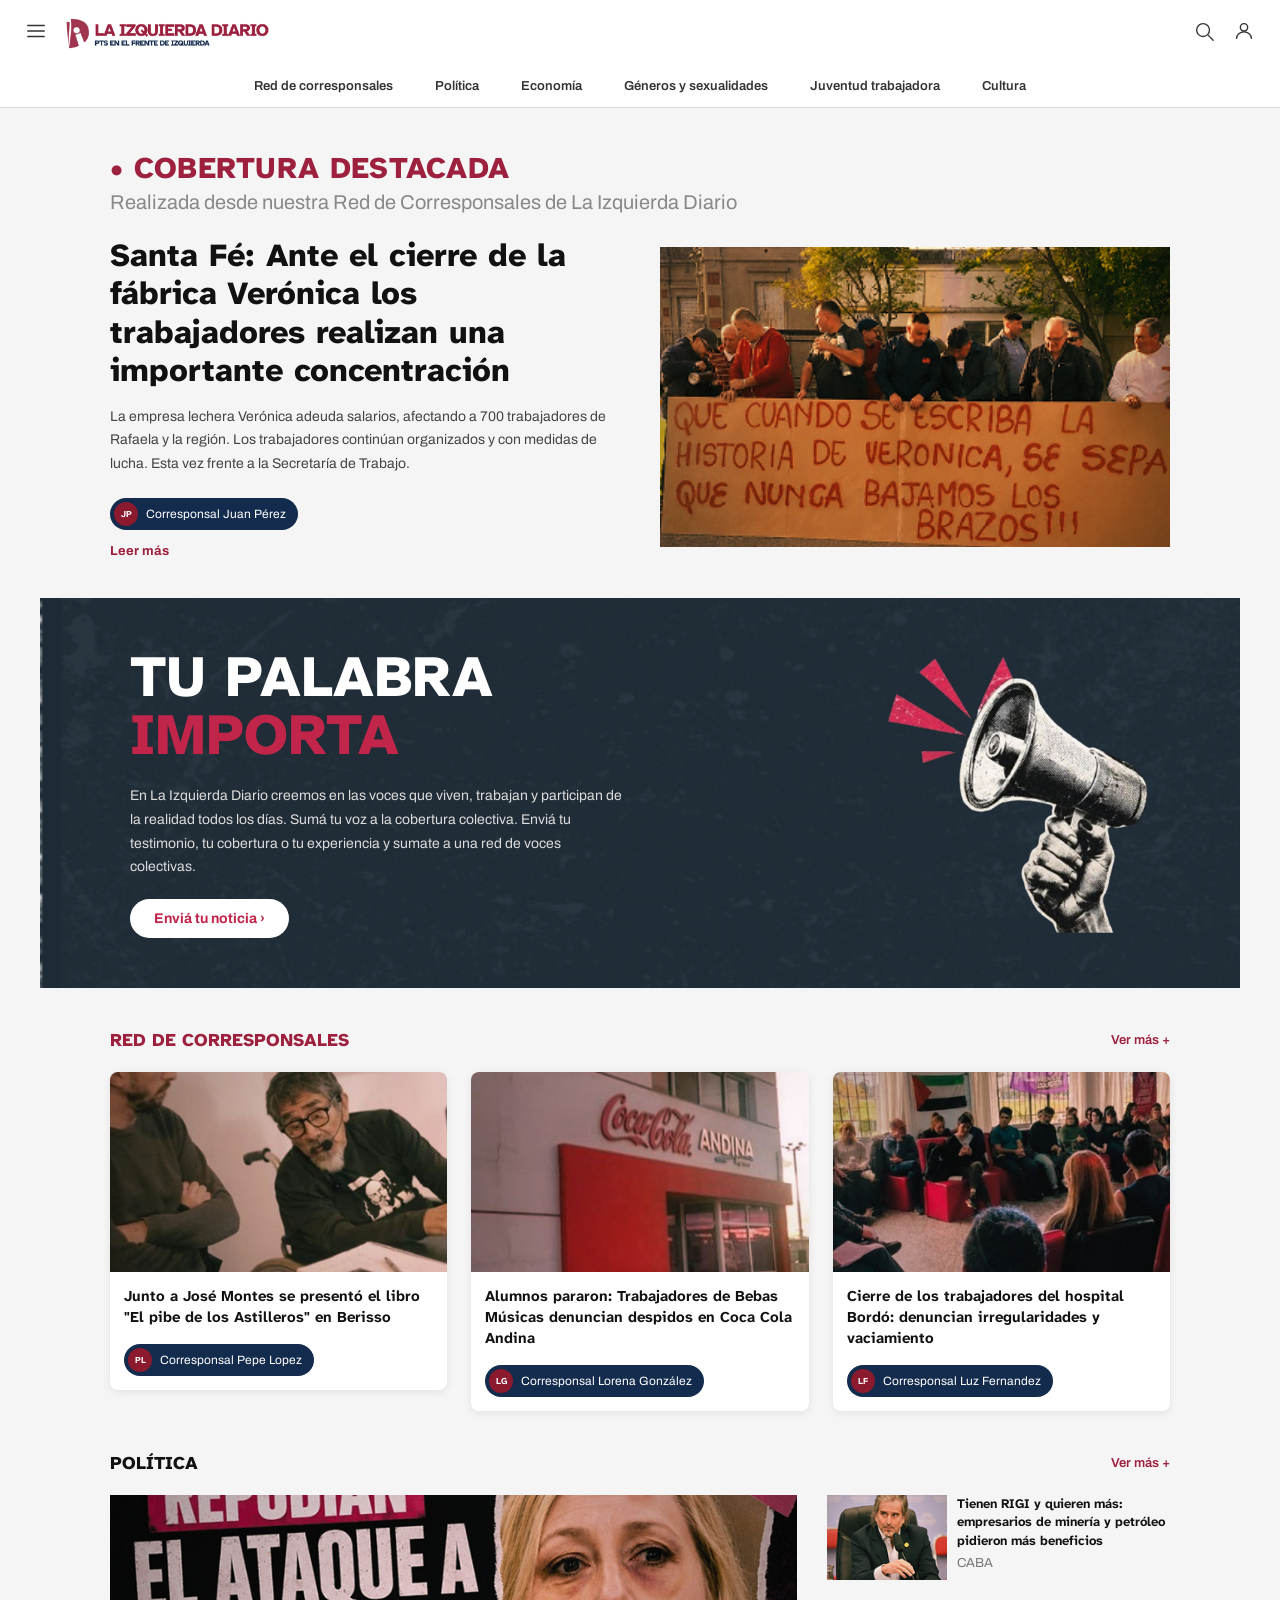
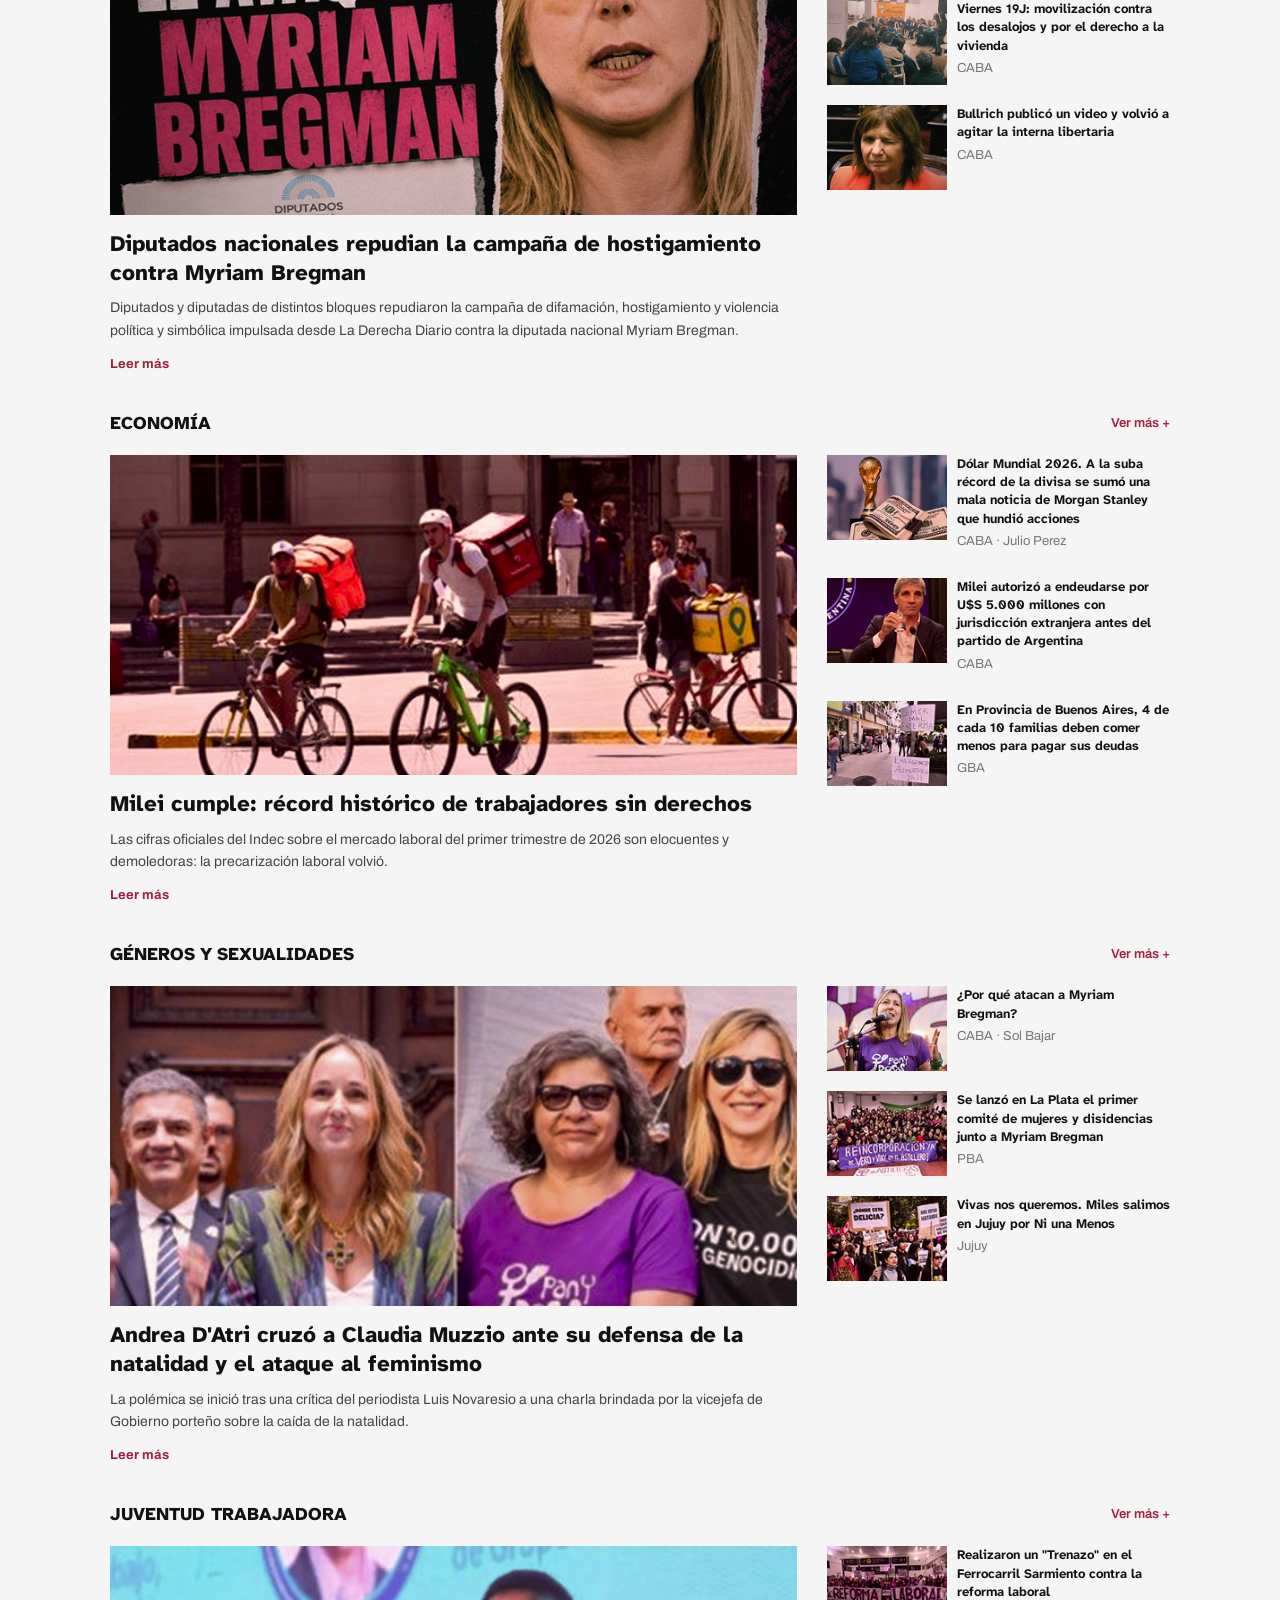
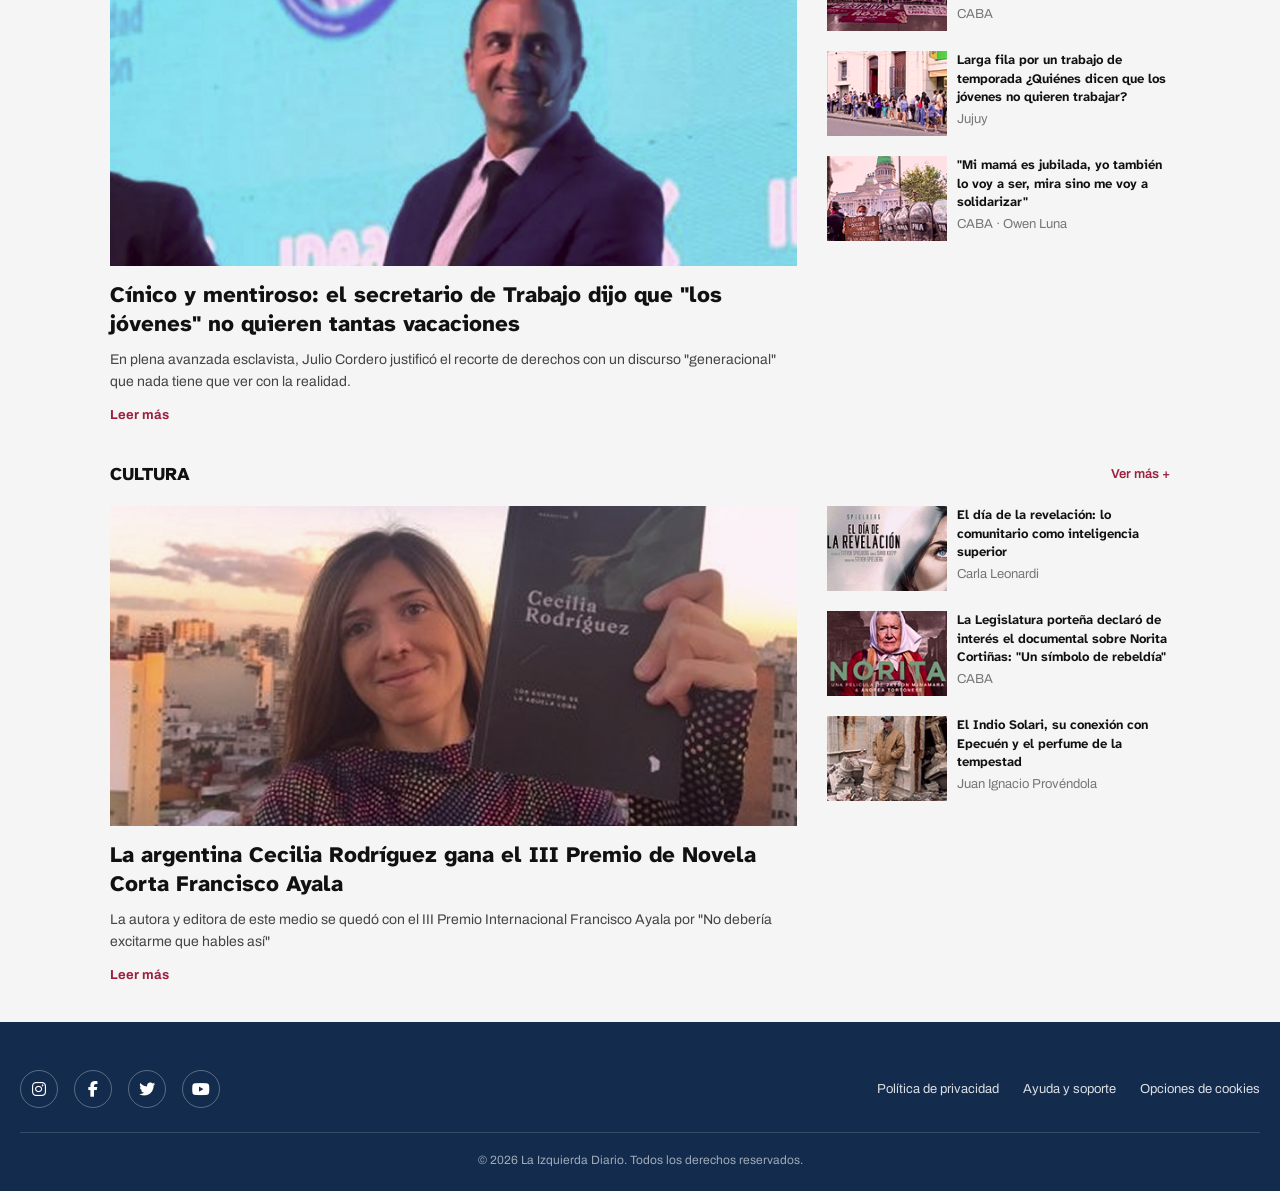
==== commit ffb27179: "Update index.html" ====
--- a/index.html
+++ b/index.html
@@ -44,7 +44,6 @@
       <a href="#seccion-politica">Política</a>
       <a href="#seccion-economia">Economía</a>
       <a href="#seccion-generos">Géneros y sexualidades</a>
-      <a href="#">Países</a>
       <a href="#seccion-juventud">Juventud trabajadora</a>
       <a href="#seccion-cultura">Cultura</a>
     </nav>
@@ -655,4 +654,4 @@
 
   <script src="script.js"></script>
 </body>
-</html>+</html>
